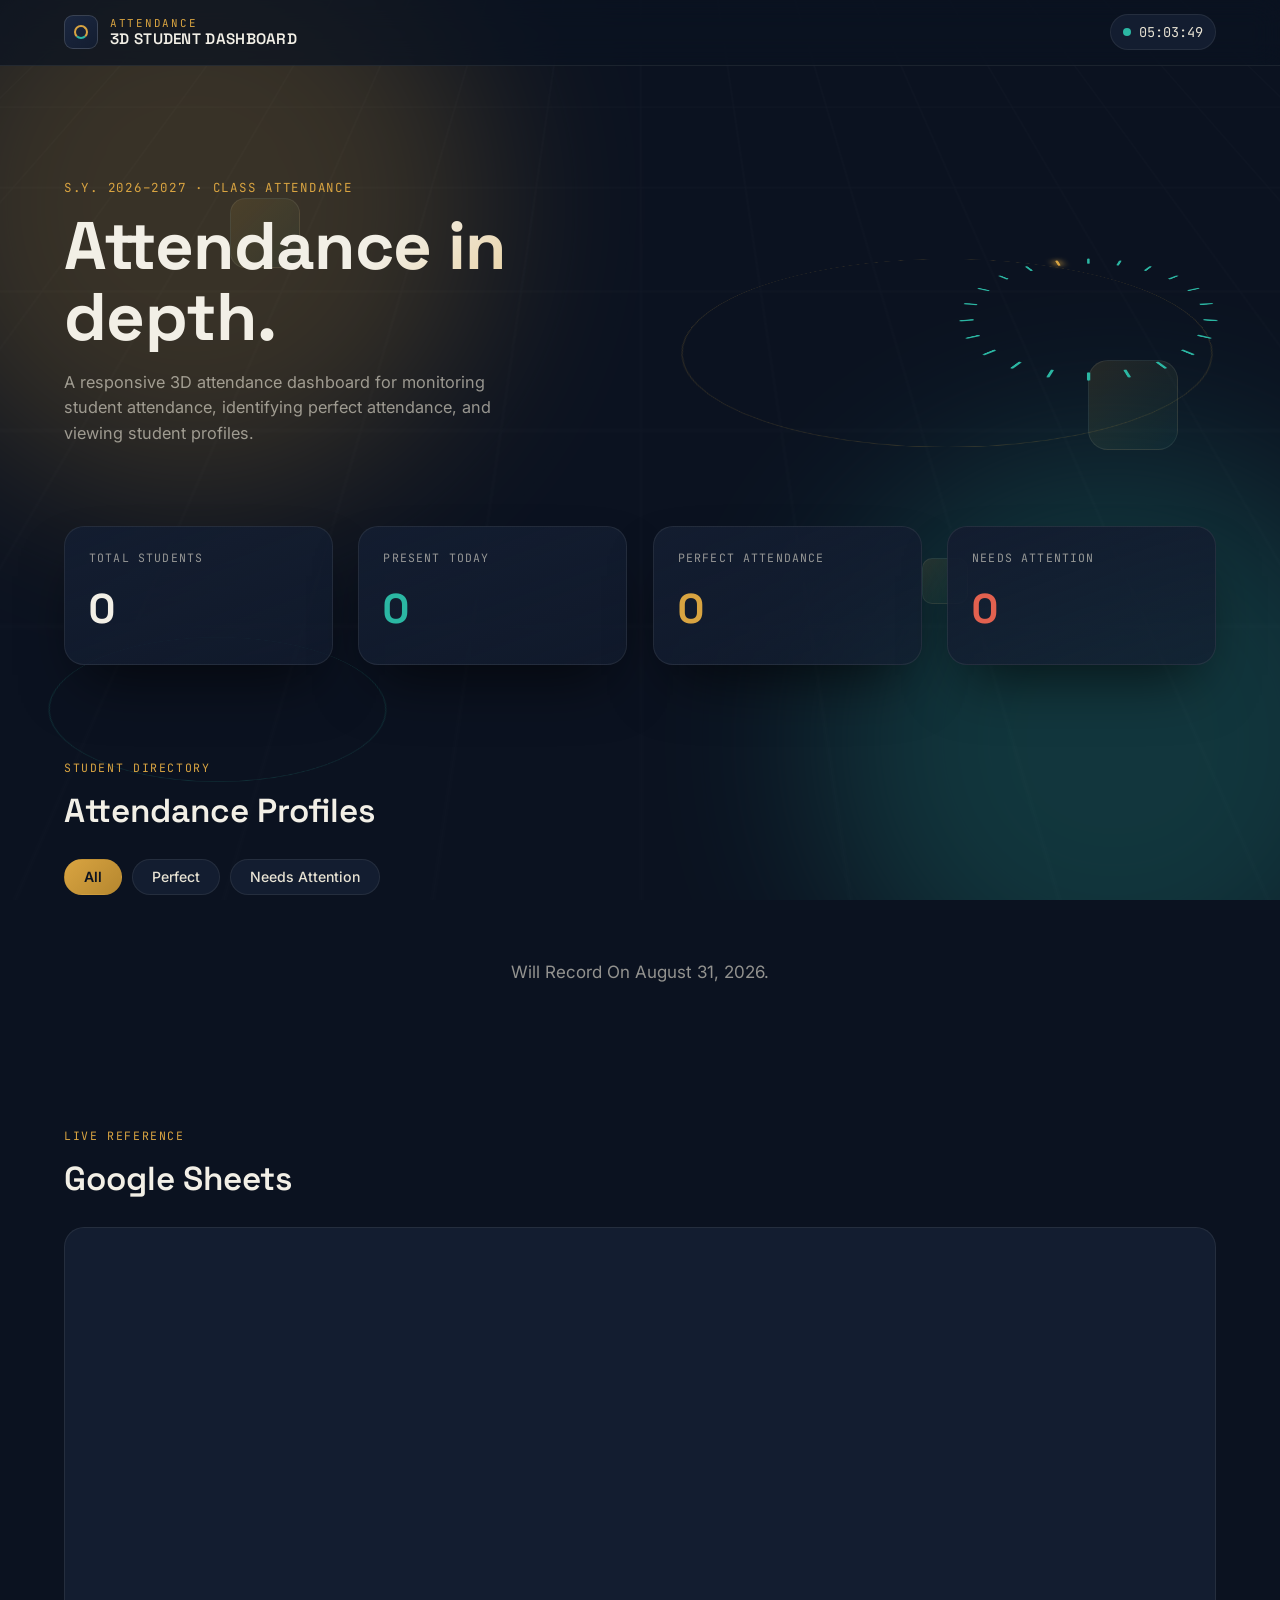
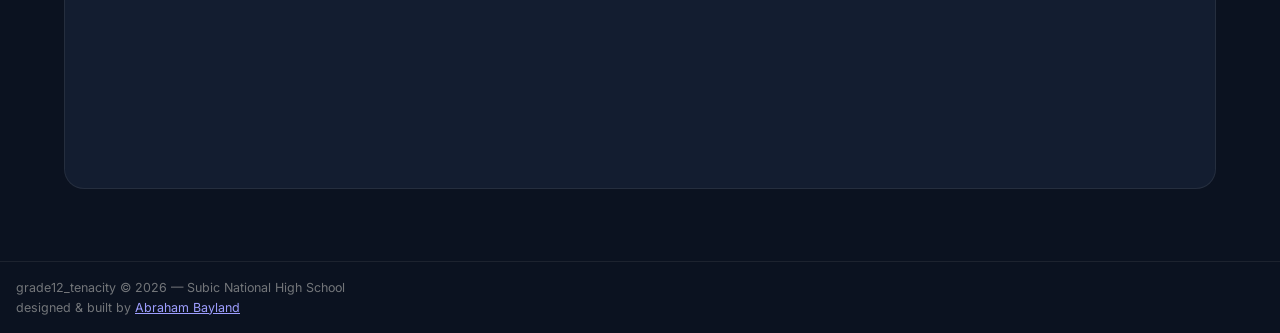
==== attendance.html @ d37caadb "Add files via upload" ====
<!DOCTYPE html>
<html lang="en">
<head>
<meta charset="UTF-8">
<meta name="viewport" content="width=device-width, initial-scale=1.0">
<title>Attendance — 3D Student Dashboard</title>
<meta name="description" content="A responsive 3D attendance dashboard for monitoring student attendance, identifying perfect attendance, and viewing student profiles.">

<link rel="preconnect" href="https://fonts.googleapis.com">
<link rel="preconnect" href="https://fonts.gstatic.com" crossorigin>
<link href="https://fonts.googleapis.com/css2?family=Space+Grotesk:wght@400;500;600;700&family=Inter:wght@400;500;600;700&family=JetBrains+Mono:wght@400;500;600;700&display=swap" rel="stylesheet">

<link rel="stylesheet" href="css/styles.css">
</head>
<body>

<!-- Skip link for keyboard / screen-reader users -->
<a class="skip-link" href="#directory">Skip to student directory</a>

<!-- ================= BACKGROUND (3D ambient scene) ================= -->
<div class="bg-scene" aria-hidden="true">
  <div class="bg-grid"></div>
  <div class="bg-glow bg-glow--gold"></div>
  <div class="bg-glow bg-glow--teal"></div>
  <div class="bg-ring bg-ring--1"></div>
  <div class="bg-ring bg-ring--2"></div>
  <div class="bg-shape bg-shape--1"></div>
  <div class="bg-shape bg-shape--2"></div>
  <div class="bg-shape bg-shape--3"></div>
</div>

<!-- ================= HEADER ================= -->
<header class="site-header">
  <div class="header-inner">
    <div class="brand">
      <span class="brand-mark" aria-hidden="true">
        <span class="brand-mark-ring"></span>
      </span>
      <div class="brand-text">
        <span class="brand-eyebrow">ATTENDANCE</span>
        <span class="brand-title">3D STUDENT DASHBOARD</span>
      </div>
    </div>
    <div class="live-clock" id="liveClock" role="status" aria-live="polite">
      <span class="live-dot" aria-hidden="true"></span>
      <span class="live-time" id="liveTime">00:00:00</span>
    </div>
  </div>
</header>

<main>
  <!-- ================= HERO ================= -->
  <section class="hero" aria-labelledby="hero-heading">
    <div class="hero-inner">
      <p class="hero-eyebrow" id="schoolYearLabel">S.Y. 2026–2027 · CLASS ATTENDANCE</p>
      <h1 class="hero-heading" id="hero-heading">Attendance in depth.</h1>
      <p class="hero-description">
        A responsive 3D attendance dashboard for monitoring student attendance,
        identifying perfect attendance, and viewing student profiles.
      </p>
    </div>

    <!-- Signature element: rotating day-ring representing the school-day cycle -->
    <div class="day-ring" id="dayRing" aria-hidden="true">
      <div class="day-ring-inner"></div>
    </div>
  </section>

  <!-- ================= DASHBOARD STATISTICS ================= -->
  <section class="stats" aria-label="Dashboard statistics">
    <div class="stats-grid">
      <article class="stat-card stat-card--total">
        <span class="stat-label">Total Students</span>
        <span class="stat-value" id="statTotal">0</span>
      </article>
      <article class="stat-card stat-card--present">
        <span class="stat-label">Present Today</span>
        <span class="stat-value" id="statPresent">0</span>
      </article>
      <article class="stat-card stat-card--perfect">
        <span class="stat-label">Perfect Attendance</span>
        <span class="stat-value" id="statPerfect">0</span>
      </article>
      <article class="stat-card stat-card--attention">
        <span class="stat-label">Needs Attention</span>
        <span class="stat-value" id="statAttention">0</span>
      </article>
    </div>
  </section>

  <!-- ================= STUDENT DIRECTORY ================= -->
  <section class="directory" id="directory" aria-labelledby="directory-heading">
    <div class="section-heading">
      <span class="section-eyebrow">STUDENT DIRECTORY</span>
      <h2 class="section-title" id="directory-heading">Attendance Profiles</h2>
    </div>

    <div class="filters" role="group" aria-label="Filter students by attendance status">
      <button type="button" class="filter-btn is-active" data-filter="all" aria-pressed="true">All</button>
      <button type="button" class="filter-btn" data-filter="perfect" aria-pressed="false">Perfect</button>
      <button type="button" class="filter-btn" data-filter="attention" aria-pressed="false">Needs Attention</button>
    </div>

    <p class="directory-empty" id="directoryEmpty" hidden>Will Record On August 31, 2026.</p>

    <div class="card-grid" id="cardGrid" aria-live="polite"></div>
  </section>

  <!-- ================= GOOGLE SHEETS ================= -->
  <section class="sheets" aria-labelledby="sheets-heading">
    <div class="section-heading">
      <span class="section-eyebrow">LIVE REFERENCE</span>
      <h2 class="section-title" id="sheets-heading">Google Sheets</h2>
    </div>

    <div class="sheets-panel" id="sheetsPanel">
      <!-- Populated by JS: either an iframe or the placeholder -->
    </div>
  </section>
</main>

<!-- ================= STUDENT PROFILE MODAL ================= -->
<div class="modal-backdrop" id="modalBackdrop" hidden>
  <div class="modal" id="studentModal" role="dialog" aria-modal="true" aria-labelledby="modalName">
    <button type="button" class="modal-close" id="modalClose" aria-label="Close student profile">
      <svg viewBox="0 0 24 24" width="20" height="20" aria-hidden="true" focusable="false">
        <path d="M6 6L18 18M18 6L6 18" stroke="currentColor" stroke-width="2" stroke-linecap="round"/>
      </svg>
    </button>

    <p class="modal-status-flag" id="modalPerfectFlag" hidden>PERFECT ATTENDANCE</p>

    <div class="modal-photo-stage">
      <div class="modal-photo" id="modalPhoto"></div>
    </div>

    <h3 class="modal-name" id="modalName">Student Name</h3>
    <p class="modal-meta" id="modalMeta">Grade · Section · ID</p>

    <dl class="modal-stats">
      <div class="modal-stat">
        <dt>Status Today</dt>
        <dd id="modalToday">—</dd>
      </div>
      <div class="modal-stat">
        <dt>Present</dt>
        <dd id="modalPresent">—</dd>
      </div>
      <div class="modal-stat">
        <dt>Absent</dt>
        <dd id="modalAbsent">—</dd>
      </div>
      <div class="modal-stat">
        <dt>Attendance Rate</dt>
        <dd id="modalRate">—</dd>
      </div>
    </dl>

    <div class="modal-progress">
      <div class="modal-progress-fill" id="modalProgressFill"></div>
    </div>
  </div>
</div>

<!-- ================= FOOTER ================= -->
 <footer class="site-footer">
    <p class="mono">grade12_tenacity © 2026 — Subic National High School</p>
    <p class="footer-sig">designed &amp; built by <a href="https://www.facebook.com/avebayland" >Abraham Bayland</a></p>
  </footer>

<!--<footer class="site-footer">
  <p class="footer-title">3D Attendance MVP</p>
  <p class="footer-sub">HTML · CSS · JavaScript · JSON</p>
</footer>-->

<script src="js/app.js"></script>
</body>
</html>
---- css/styles.css ----
/* =========================================================================
   3D ATTENDANCE DASHBOARD — STYLES
   Token system, layout, 3D card mechanics, modal, and responsive rules.
   ========================================================================= */

:root {
  /* ---- brief-mandated palette ---- */
  --navy: #1B2740;
  --bg-deep: #0B1220;
  --panel: #131D30;
  --text-primary: #F2EFE6;
  --text-secondary: #E7E2D3;
  --gold: #D9A441;
  --gold-dark: #B5872F;
  --success: #2BB7A3;
  --warning: #E2614F;

  /* ---- derived tones ---- */
  --panel-border: rgba(242, 239, 230, 0.08);
  --panel-border-strong: rgba(242, 239, 230, 0.16);
  --text-muted: rgba(231, 226, 211, 0.62);
  --shadow-ambient: 0 30px 60px -20px rgba(0, 0, 0, 0.65);

  /* ---- type ---- */
  --font-display: "Space Grotesk", "Segoe UI", sans-serif;
  --font-body: "Inter", "Segoe UI", sans-serif;
  --font-mono: "JetBrains Mono", "Courier New", monospace;

  /* ---- rhythm ---- */
  --radius-lg: 20px;
  --radius-md: 14px;
  --radius-sm: 8px;
  --gap: clamp(1rem, 2vw, 1.75rem);
  --section-pad-x: clamp(1.25rem, 5vw, 4.5rem);

  color-scheme: dark;
}

/* ---------------------------------------------------------------------- */
/* Reset                                                                   */
/* ---------------------------------------------------------------------- */
*, *::before, *::after { box-sizing: border-box; }
html { scroll-behavior: smooth; }
body {
  margin: 0;
  background: var(--bg-deep);
  color: var(--text-primary);
  font-family: var(--font-body);
  font-size: clamp(15px, 0.9vw + 12px, 17px);
  line-height: 1.55;
  -webkit-font-smoothing: antialiased;
  overflow-x: hidden;
}
h1, h2, h3, h4 { font-family: var(--font-display); margin: 0; }
p { margin: 0; }
ul, dl, dd { margin: 0; padding: 0; }
button { font-family: inherit; }
img { max-width: 100%; display: block; }

.skip-link {
  position: absolute;
  left: -999px;
  top: 0;
  background: var(--gold);
  color: var(--bg-deep);
  padding: 0.75rem 1.25rem;
  border-radius: 0 0 var(--radius-sm) 0;
  font-weight: 600;
  z-index: 200;
}
.skip-link:focus {
  left: 0;
}

/* Visible, on-brand keyboard focus everywhere */
:focus-visible {
  outline: 2px solid var(--gold);
  outline-offset: 3px;
  border-radius: 4px;
}

@media (prefers-reduced-motion: reduce) {
  *, *::before, *::after {
    animation-duration: 0.001ms !important;
    animation-iteration-count: 1 !important;
    transition-duration: 0.001ms !important;
    scroll-behavior: auto !important;
  }
}

/* ---------------------------------------------------------------------- */
/* Ambient 3D background scene                                             */
/* ---------------------------------------------------------------------- */
.bg-scene {
  position: fixed;
  inset: 0;
  z-index: 0;
  overflow: hidden;
  pointer-events: none;
  background: var(--bg-deep);
}

.bg-grid {
  position: absolute;
  inset: -10%;
  background-image:
    linear-gradient(rgba(242, 239, 230, 0.05) 1px, transparent 1px),
    linear-gradient(90deg, rgba(242, 239, 230, 0.05) 1px, transparent 1px);
  background-size: 64px 64px;
  transform: perspective(700px) rotateX(58deg);
  transform-origin: top center;
  opacity: 0.35;
  mask-image: linear-gradient(to bottom, black, transparent 70%);
}

.bg-glow {
  position: absolute;
  width: 46vw;
  height: 46vw;
  border-radius: 50%;
  filter: blur(90px);
  opacity: 0.22;
  animation: drift 22s ease-in-out infinite alternate;
}
.bg-glow--gold { background: var(--gold); top: -10%; left: -8%; }
.bg-glow--teal { background: var(--success); bottom: -15%; right: -10%; animation-delay: -8s; }

@keyframes drift {
  from { transform: translate3d(0, 0, 0) scale(1); }
  to   { transform: translate3d(3vw, 4vw, 0) scale(1.12); }
}

.bg-ring {
  position: absolute;
  border: 1px solid rgba(217, 164, 65, 0.18);
  border-radius: 50%;
  transform-style: preserve-3d;
}
.bg-ring--1 { width: 40vw; height: 40vw; top: 8%; right: 6%; transform: perspective(900px) rotateX(70deg); animation: spin-slow 60s linear infinite; }
.bg-ring--2 { width: 26vw; height: 26vw; bottom: 4%; left: 4%; border-color: rgba(43, 183, 163, 0.18); transform: perspective(900px) rotateX(65deg); animation: spin-slow 80s linear infinite reverse; }

@keyframes spin-slow {
  from { transform: perspective(900px) rotateX(70deg) rotateZ(0deg); }
  to   { transform: perspective(900px) rotateX(70deg) rotateZ(360deg); }
}

.bg-shape {
  position: absolute;
  border-radius: 22%;
  background: linear-gradient(135deg, rgba(217, 164, 65, 0.12), rgba(43, 183, 163, 0.06));
  border: 1px solid var(--panel-border);
  animation: float-shape 14s ease-in-out infinite;
}
.bg-shape--1 { width: 70px; height: 70px; top: 22%; left: 18%; animation-delay: 0s; }
.bg-shape--2 { width: 46px; height: 46px; top: 62%; left: 72%; animation-delay: -4s; }
.bg-shape--3 { width: 90px; height: 90px; top: 40%; left: 85%; animation-delay: -9s; }

@keyframes float-shape {
  0%, 100% { transform: translate3d(0, 0, 0) rotate(0deg); }
  50%      { transform: translate3d(0, -22px, 0) rotate(12deg); }
}

/* ---------------------------------------------------------------------- */
/* Header                                                                  */
/* ---------------------------------------------------------------------- */
.site-header {
  position: sticky;
  top: 0;
  z-index: 50;
  backdrop-filter: blur(14px);
  background: rgba(11, 18, 32, 0.72);
  border-bottom: 1px solid var(--panel-border);
}
.header-inner {
  max-width: 1400px;
  margin: 0 auto;
  padding: 0.9rem var(--section-pad-x);
  display: flex;
  align-items: center;
  justify-content: space-between;
  gap: 1rem;
}
.brand { display: flex; align-items: center; gap: 0.75rem; }
.brand-mark {
  width: 34px;
  height: 34px;
  border-radius: 9px;
  background: linear-gradient(145deg, var(--navy), var(--panel));
  border: 1px solid var(--panel-border-strong);
  display: grid;
  place-items: center;
  perspective: 300px;
}
.brand-mark-ring {
  width: 14px;
  height: 14px;
  border: 2px solid var(--gold);
  border-radius: 50%;
  border-bottom-color: var(--success);
  animation: spin-slow 6s linear infinite;
}
.brand-text { display: flex; flex-direction: column; line-height: 1.2; }
.brand-eyebrow {
  font-family: var(--font-mono);
  font-size: 0.68rem;
  letter-spacing: 0.16em;
  color: var(--gold);
}
.brand-title {
  font-family: var(--font-display);
  font-weight: 600;
  font-size: 0.95rem;
  letter-spacing: 0.02em;
}

.live-clock {
  display: flex;
  align-items: center;
  gap: 0.5rem;
  font-family: var(--font-mono);
  font-size: 0.85rem;
  color: var(--text-secondary);
  background: var(--panel);
  border: 1px solid var(--panel-border);
  padding: 0.4rem 0.75rem;
  border-radius: 999px;
}
.live-dot {
  width: 8px;
  height: 8px;
  border-radius: 50%;
  background: var(--success);
  box-shadow: 0 0 0 0 rgba(43, 183, 163, 0.6);
  animation: pulse-dot 2s ease-in-out infinite;
}
@keyframes pulse-dot {
  0%   { box-shadow: 0 0 0 0 rgba(43, 183, 163, 0.55); }
  70%  { box-shadow: 0 0 0 8px rgba(43, 183, 163, 0); }
  100% { box-shadow: 0 0 0 0 rgba(43, 183, 163, 0); }
}

/* ---------------------------------------------------------------------- */
/* Hero                                                                    */
/* ---------------------------------------------------------------------- */
main { position: relative; z-index: 1; }

.hero {
  position: relative;
  max-width: 1400px;
  margin: 0 auto;
  padding: clamp(3.5rem, 9vw, 7rem) var(--section-pad-x) clamp(3rem, 7vw, 5rem);
  display: flex;
  align-items: center;
  justify-content: space-between;
  gap: 2rem;
  overflow: hidden;
}
.hero-inner { max-width: 640px; animation: rise-in 0.9s ease both; }
.hero-eyebrow {
  font-family: var(--font-mono);
  font-size: 0.78rem;
  letter-spacing: 0.14em;
  color: var(--gold);
  margin-bottom: 0.9rem;
}
.hero-heading {
  font-size: clamp(2.4rem, 5.4vw, 4.2rem);
  font-weight: 700;
  letter-spacing: -0.01em;
  line-height: 1.05;
  background: linear-gradient(135deg, var(--text-primary) 45%, var(--gold) 100%);
  -webkit-background-clip: text;
  background-clip: text;
  color: transparent;
}
.hero-description {
  margin-top: 1.1rem;
  max-width: 46ch;
  color: var(--text-muted);
  font-size: 1.02rem;
}

@keyframes rise-in {
  from { opacity: 0; transform: translateY(18px); }
  to   { opacity: 1; transform: translateY(0); }
}

/* Signature element: the "day ring" — a 3D orbit of 22 ticks (school days) */
.day-ring {
  --size: clamp(180px, 20vw, 320px);
  position: relative;
  width: var(--size);
  height: var(--size);
  flex: 0 0 auto;
  perspective: 900px;
  animation: rise-in 1.1s ease both 0.15s;
}
.day-ring-inner {
  position: absolute;
  inset: 0;
  transform-style: preserve-3d;
  transform: rotateX(62deg) rotateZ(0deg);
  animation: ring-rotate 26s linear infinite;
}
.day-tick {
  position: absolute;
  top: 0;
  left: 50%;
  width: 3px;
  height: 14px;
  margin-left: -1.5px;
  border-radius: 2px;
  background: var(--gold-dark);
  transform-origin: 50% calc(var(--size) / 2);
}
.day-tick.is-elapsed { background: var(--success); }
.day-tick.is-today {
  background: var(--gold);
  box-shadow: 0 0 10px 2px rgba(217, 164, 65, 0.7);
}

@keyframes ring-rotate {
  from { transform: rotateX(62deg) rotateZ(0deg); }
  to   { transform: rotateX(62deg) rotateZ(360deg); }
}

/* ---------------------------------------------------------------------- */
/* Stats                                                                   */
/* ---------------------------------------------------------------------- */
.stats {
  max-width: 1400px;
  margin: 0 auto;
  padding: 0 var(--section-pad-x) clamp(2.5rem, 5vw, 3.5rem);
}
.stats-grid {
  display: grid;
  grid-template-columns: repeat(4, 1fr);
  gap: var(--gap);
}
.stat-card {
  background: linear-gradient(160deg, var(--panel), rgba(19, 29, 48, 0.7));
  border: 1px solid var(--panel-border);
  border-radius: var(--radius-lg);
  padding: 1.4rem 1.5rem;
  display: flex;
  flex-direction: column;
  gap: 0.6rem;
  box-shadow: var(--shadow-ambient);
  animation: rise-in 0.7s ease both;
  transition: transform 0.35s ease, border-color 0.35s ease;
}
.stat-card:hover { transform: translateY(-4px); border-color: var(--panel-border-strong); }
.stat-label {
  font-family: var(--font-mono);
  font-size: 0.72rem;
  letter-spacing: 0.1em;
  text-transform: uppercase;
  color: var(--text-muted);
}
.stat-value {
  font-family: var(--font-display);
  font-size: clamp(2rem, 3.4vw, 2.6rem);
  font-weight: 700;
  font-variant-numeric: tabular-nums;
}
.stat-card--total .stat-value   { color: var(--text-primary); }
.stat-card--present .stat-value { color: var(--success); }
.stat-card--perfect .stat-value { color: var(--gold); }
.stat-card--attention .stat-value { color: var(--warning); }

/* ---------------------------------------------------------------------- */
/* Section heading + filters                                               */
/* ---------------------------------------------------------------------- */
.directory, .sheets {
  max-width: 1400px;
  margin: 0 auto;
  padding: clamp(1rem, 3vw, 2rem) var(--section-pad-x) clamp(3rem, 6vw, 4.5rem);
}
.section-heading { margin-bottom: 1.4rem; }
.section-eyebrow {
  font-family: var(--font-mono);
  font-size: 0.72rem;
  letter-spacing: 0.14em;
  color: var(--gold);
}
.section-title {
  font-size: clamp(1.5rem, 2.6vw, 2.1rem);
  font-weight: 600;
  margin-top: 0.35rem;
}

.filters {
  display: flex;
  flex-wrap: wrap;
  gap: 0.6rem;
  margin-bottom: 2rem;
}
.filter-btn {
  background: var(--panel);
  border: 1px solid var(--panel-border);
  color: var(--text-secondary);
  padding: 0.55rem 1.2rem;
  border-radius: 999px;
  font-size: 0.88rem;
  font-weight: 500;
  cursor: pointer;
  transition: background 0.25s ease, border-color 0.25s ease, color 0.25s ease, transform 0.25s ease;
}
.filter-btn:hover { border-color: var(--panel-border-strong); transform: translateY(-1px); }
.filter-btn.is-active {
  background: linear-gradient(135deg, var(--gold), var(--gold-dark));
  border-color: transparent;
  color: var(--bg-deep);
  font-weight: 600;
}
.directory-empty {
  color: var(--text-muted);
  padding: 2rem 0;
  text-align: center;
}

/* ---------------------------------------------------------------------- */
/* Student card grid + 3D card mechanics                                   */
/* ---------------------------------------------------------------------- */
.card-grid {
  display: grid;
  grid-template-columns: repeat(4, 1fr);
  gap: clamp(2rem, 3vw, 2.75rem) var(--gap);
}

.card-stage {
  perspective: 1100px;
  animation: rise-in 0.6s ease both;
}

.student-card {
  position: relative;
  transform-style: preserve-3d;
  background: linear-gradient(165deg, var(--panel), rgba(19, 29, 48, 0.82));
  border: 1px solid var(--panel-border);
  border-radius: var(--radius-lg);
  padding: 2.6rem 1.4rem 1.5rem;
  cursor: pointer;
  box-shadow: 0 20px 40px -18px rgba(0, 0, 0, 0.6);
  transition: transform 0.5s cubic-bezier(0.22, 1, 0.36, 1), box-shadow 0.5s ease, border-color 0.4s ease;
  will-change: transform;
}
.student-card:hover,
.student-card:focus-visible {
  box-shadow: 0 30px 55px -18px rgba(0, 0, 0, 0.75);
  border-color: var(--panel-border-strong);
}

/* layer: photo pops above the card */
.card-photo-stage {
  position: absolute;
  top: 0;
  left: 50%;
  transform: translate(-50%, -46%) translateZ(58px);
  transition: transform 0.5s cubic-bezier(0.22, 1, 0.36, 1);
}
.student-card:hover .card-photo-stage,
.student-card:focus-visible .card-photo-stage {
  transform: translate(-50%, -50%) translateZ(92px);
}
.card-photo {
  width: 76px;
  height: 76px;
  border-radius: 50%;
  display: grid;
  place-items: center;
  font-family: var(--font-display);
  font-weight: 700;
  font-size: 1.15rem;
  color: var(--bg-deep);
  border: 3px solid var(--bg-deep);
  box-shadow: 0 14px 24px -8px rgba(0, 0, 0, 0.7);
  object-fit: cover;
}

.card-body {
  transform: translateZ(24px);
  text-align: center;
}
.card-name {
  font-family: var(--font-display);
  font-size: 1.05rem;
  font-weight: 600;
  margin-top: 0.5rem;
}
.card-meta {
  font-size: 0.82rem;
  color: var(--text-muted);
  margin-top: 0.2rem;
}
.card-id {
  font-family: var(--font-mono);
  font-size: 0.72rem;
  color: var(--gold);
  letter-spacing: 0.05em;
  margin-top: 0.3rem;
}

.card-figures {
  display: grid;
  grid-template-columns: repeat(3, 1fr);
  gap: 0.5rem;
  margin-top: 1.1rem;
  transform: translateZ(16px);
}
.card-figure { display: flex; flex-direction: column; gap: 0.1rem; }
.card-figure-value {
  font-family: var(--font-mono);
  font-weight: 600;
  font-size: 1rem;
}
.card-figure-label {
  font-size: 0.62rem;
  letter-spacing: 0.06em;
  text-transform: uppercase;
  color: var(--text-muted);
}
.card-figure--present .card-figure-value { color: var(--success); }
.card-figure--absent .card-figure-value { color: var(--warning); }

.card-progress-row {
  display: flex;
  align-items: center;
  gap: 0.6rem;
  margin-top: 1.1rem;
  transform: translateZ(12px);
}
.card-progress {
  flex: 1;
  height: 8px;
  border-radius: 999px;
  background: rgba(242, 239, 230, 0.08);
  overflow: hidden;
}
.card-progress-fill {
  height: 100%;
  border-radius: inherit;
  background: linear-gradient(90deg, var(--gold-dark), var(--gold));
  transition: width 0.8s ease;
}
.card-progress-pct {
  font-family: var(--font-mono);
  font-size: 0.78rem;
  font-weight: 600;
  min-width: 3.2em;
  text-align: right;
}

.card-badge {
  position: absolute;
  top: 0.85rem;
  right: 0.85rem;
  transform: translateZ(40px);
  background: rgba(43, 183, 163, 0.16);
  border: 1px solid var(--success);
  color: var(--success);
  font-family: var(--font-mono);
  font-size: 0.66rem;
  letter-spacing: 0.06em;
  padding: 0.25rem 0.55rem;
  border-radius: 999px;
  opacity: 0;
  transform: translateZ(40px) translateY(-4px);
  transition: opacity 0.4s ease, transform 0.4s ease;
}

/* Perfect attendance emphasis */
.student-card.is-perfect {
  border-color: rgba(43, 183, 163, 0.55);
  box-shadow: 0 0 0 1px rgba(43, 183, 163, 0.25), 0 24px 50px -16px rgba(43, 183, 163, 0.28);
  animation: rise-in 0.6s ease both, glow-pulse 3.4s ease-in-out infinite 0.6s;
}
.student-card.is-perfect .card-photo {
  border-color: var(--success);
  box-shadow: 0 0 0 4px rgba(43, 183, 163, 0.18), 0 14px 24px -8px rgba(0, 0, 0, 0.7);
}
.student-card.is-perfect .card-badge { opacity: 1; transform: translateZ(40px) translateY(0); }
.student-card.is-perfect .card-progress-fill { background: linear-gradient(90deg, #1d8f80, var(--success)); }
.student-card.is-perfect .card-progress-pct { color: var(--success); }

@keyframes glow-pulse {
  0%, 100% { box-shadow: 0 0 0 1px rgba(43, 183, 163, 0.25), 0 24px 50px -16px rgba(43, 183, 163, 0.28); }
  50%      { box-shadow: 0 0 0 1px rgba(43, 183, 163, 0.45), 0 24px 60px -12px rgba(43, 183, 163, 0.45); }
}

/* Needs-attention emphasis */
.student-card.is-attention { border-color: rgba(226, 97, 79, 0.4); }
.student-card.is-attention .card-progress-fill { background: linear-gradient(90deg, #a8382a, var(--warning)); }
.student-card.is-attention .card-progress-pct { color: var(--warning); }

/* ---------------------------------------------------------------------- */
/* Google Sheets panel                                                     */
/* ---------------------------------------------------------------------- */
.sheets-panel {
  background: var(--panel);
  border: 1px solid var(--panel-border);
  border-radius: var(--radius-lg);
  overflow: hidden;
  min-height: 420px;
  display: flex;
}
.sheets-panel iframe {
  width: 100%;
  height: 560px;
  border: 0;
}
.sheets-placeholder {
  margin: auto;
  text-align: center;
  padding: 3.5rem 1.5rem;
  max-width: 420px;
}
.sheets-placeholder-icon {
  width: 52px;
  height: 52px;
  margin: 0 auto 1.1rem;
  border-radius: var(--radius-sm);
  border: 1px dashed var(--panel-border-strong);
  display: grid;
  place-items: center;
  color: var(--gold);
}
.sheets-placeholder h3 {
  font-family: var(--font-display);
  font-size: 1.15rem;
  margin-bottom: 0.5rem;
}
.sheets-placeholder p {
  color: var(--text-muted);
  font-size: 0.9rem;
  line-height: 1.6;
}

/* ---------------------------------------------------------------------- */
/* Modal                                                                   */
/* ---------------------------------------------------------------------- */
.modal-backdrop {
  position: fixed;
  inset: 0;
  z-index: 100;
  background: rgba(6, 10, 20, 0.72);
  backdrop-filter: blur(6px);
  display: flex;
  align-items: center;
  justify-content: center;
  padding: 1.5rem;
  animation: fade-in 0.25s ease both;
}
.modal-backdrop[hidden] { display: none; }

@keyframes fade-in { from { opacity: 0; } to { opacity: 1; } }

.modal {
  position: relative;
  width: min(420px, 100%);
  background: linear-gradient(165deg, var(--panel), var(--navy));
  border: 1px solid var(--panel-border-strong);
  border-radius: var(--radius-lg);
  padding: 2.75rem 1.9rem 2rem;
  text-align: center;
  box-shadow: 0 40px 80px -20px rgba(0, 0, 0, 0.75);
  transform-style: preserve-3d;
  perspective: 900px;
  animation: modal-in 0.38s cubic-bezier(0.22, 1, 0.36, 1) both;
}
@keyframes modal-in {
  from { opacity: 0; transform: translateY(24px) rotateX(8deg) scale(0.96); }
  to   { opacity: 1; transform: translateY(0) rotateX(0deg) scale(1); }
}

.modal-close {
  position: absolute;
  top: 1rem;
  right: 1rem;
  width: 34px;
  height: 34px;
  border-radius: 50%;
  border: 1px solid var(--panel-border-strong);
  background: rgba(242, 239, 230, 0.04);
  color: var(--text-secondary);
  display: grid;
  place-items: center;
  cursor: pointer;
  transition: background 0.25s ease, color 0.25s ease;
}
.modal-close:hover { background: var(--warning); color: var(--bg-deep); border-color: transparent; }

.modal-status-flag {
  font-family: var(--font-mono);
  font-size: 0.72rem;
  letter-spacing: 0.12em;
  color: var(--success);
  margin-bottom: 0.6rem;
}

.modal-photo-stage { perspective: 700px; margin-bottom: 0.9rem; }
.modal-photo {
  width: 96px;
  height: 96px;
  margin: 0 auto;
  border-radius: 50%;
  display: grid;
  place-items: center;
  font-family: var(--font-display);
  font-weight: 700;
  font-size: 1.5rem;
  color: var(--bg-deep);
  border: 4px solid var(--panel);
  box-shadow: 0 20px 30px -10px rgba(0, 0, 0, 0.7);
  transform: translateZ(50px);
}

.modal-name { font-size: 1.4rem; font-weight: 700; }
.modal-meta { color: var(--text-muted); font-size: 0.88rem; margin-top: 0.3rem; }

.modal-stats {
  display: grid;
  grid-template-columns: repeat(2, 1fr);
  gap: 1rem;
  margin-top: 1.6rem;
  text-align: left;
}
.modal-stat dt {
  font-family: var(--font-mono);
  font-size: 0.64rem;
  letter-spacing: 0.08em;
  text-transform: uppercase;
  color: var(--text-muted);
}
.modal-stat dd {
  font-family: var(--font-display);
  font-size: 1.05rem;
  font-weight: 600;
  margin-top: 0.15rem;
}

.modal-progress {
  margin-top: 1.5rem;
  height: 8px;
  border-radius: 999px;
  background: rgba(242, 239, 230, 0.08);
  overflow: hidden;
}
.modal-progress-fill {
  height: 100%;
  border-radius: inherit;
  background: linear-gradient(90deg, var(--gold-dark), var(--gold));
  transition: width 0.8s ease;
}

/* ---------------------------------------------------------------------- */
/* Footer                                                                  */
/* ---------------------------------------------------------------------- */

.site-footer {
//  display: flex;
  position: relative;
//  z-index: 1;
//  text-align: left;
  padding: 1rem 1rem 1rem;
  justify-content: space-between;
  border-top: 1px solid var(--panel-border);
  font-size: 0.78rem;
  color: rgba(242,239,230,0.45);
}

/*

.site-footer {
  padding: 2.5rem var(--gutter) 3rem;
  display: flex;
  justify-content: space-between;
  border-top: 1px solid var(--line);
  font-size: 0.78rem;
  color: rgba(242,239,230,0.45);
}*/
/*
.mono { font-family: var(--font-display); font-weight: 600; color: var(--text-secondary); }
.footer-sig {
  font-family: var(--font-mono);
  font-size: 0.78rem;
  color: var(--text-muted);
  margin-top: 0.35rem;
}
*/
/* ---------------------------------------------------------------------- */
/* Responsive breakpoints                                                  */
/* ---------------------------------------------------------------------- */

/* Laptop */
@media (max-width: 1200px) {
  .stats-grid { grid-template-columns: repeat(4, 1fr); }
  .card-grid { grid-template-columns: repeat(3, 1fr); }
}

/* Tablet */
@media (max-width: 900px) {
  .hero { flex-direction: column; text-align: center; }
  .hero-inner { max-width: 100%; }
  .hero-description { margin-left: auto; margin-right: auto; }
  .stats-grid { grid-template-columns: repeat(2, 1fr); }
  .card-grid { grid-template-columns: repeat(2, 1fr); }
  .modal-stats { grid-template-columns: repeat(2, 1fr); }
}

/* Mobile */
@media (max-width: 560px) {
  .header-inner { flex-wrap: wrap; }
  .brand-title { font-size: 0.82rem; }
  .stats-grid { grid-template-columns: 1fr 1fr; gap: 0.75rem; }
  .stat-card { padding: 1.1rem 1.1rem; }
  .stat-value { font-size: 1.7rem; }
  .card-grid { grid-template-columns: 1fr; }
  .day-ring { display: none; }
  .filters { justify-content: center; }
  .sheets-panel iframe { height: 420px; }
}
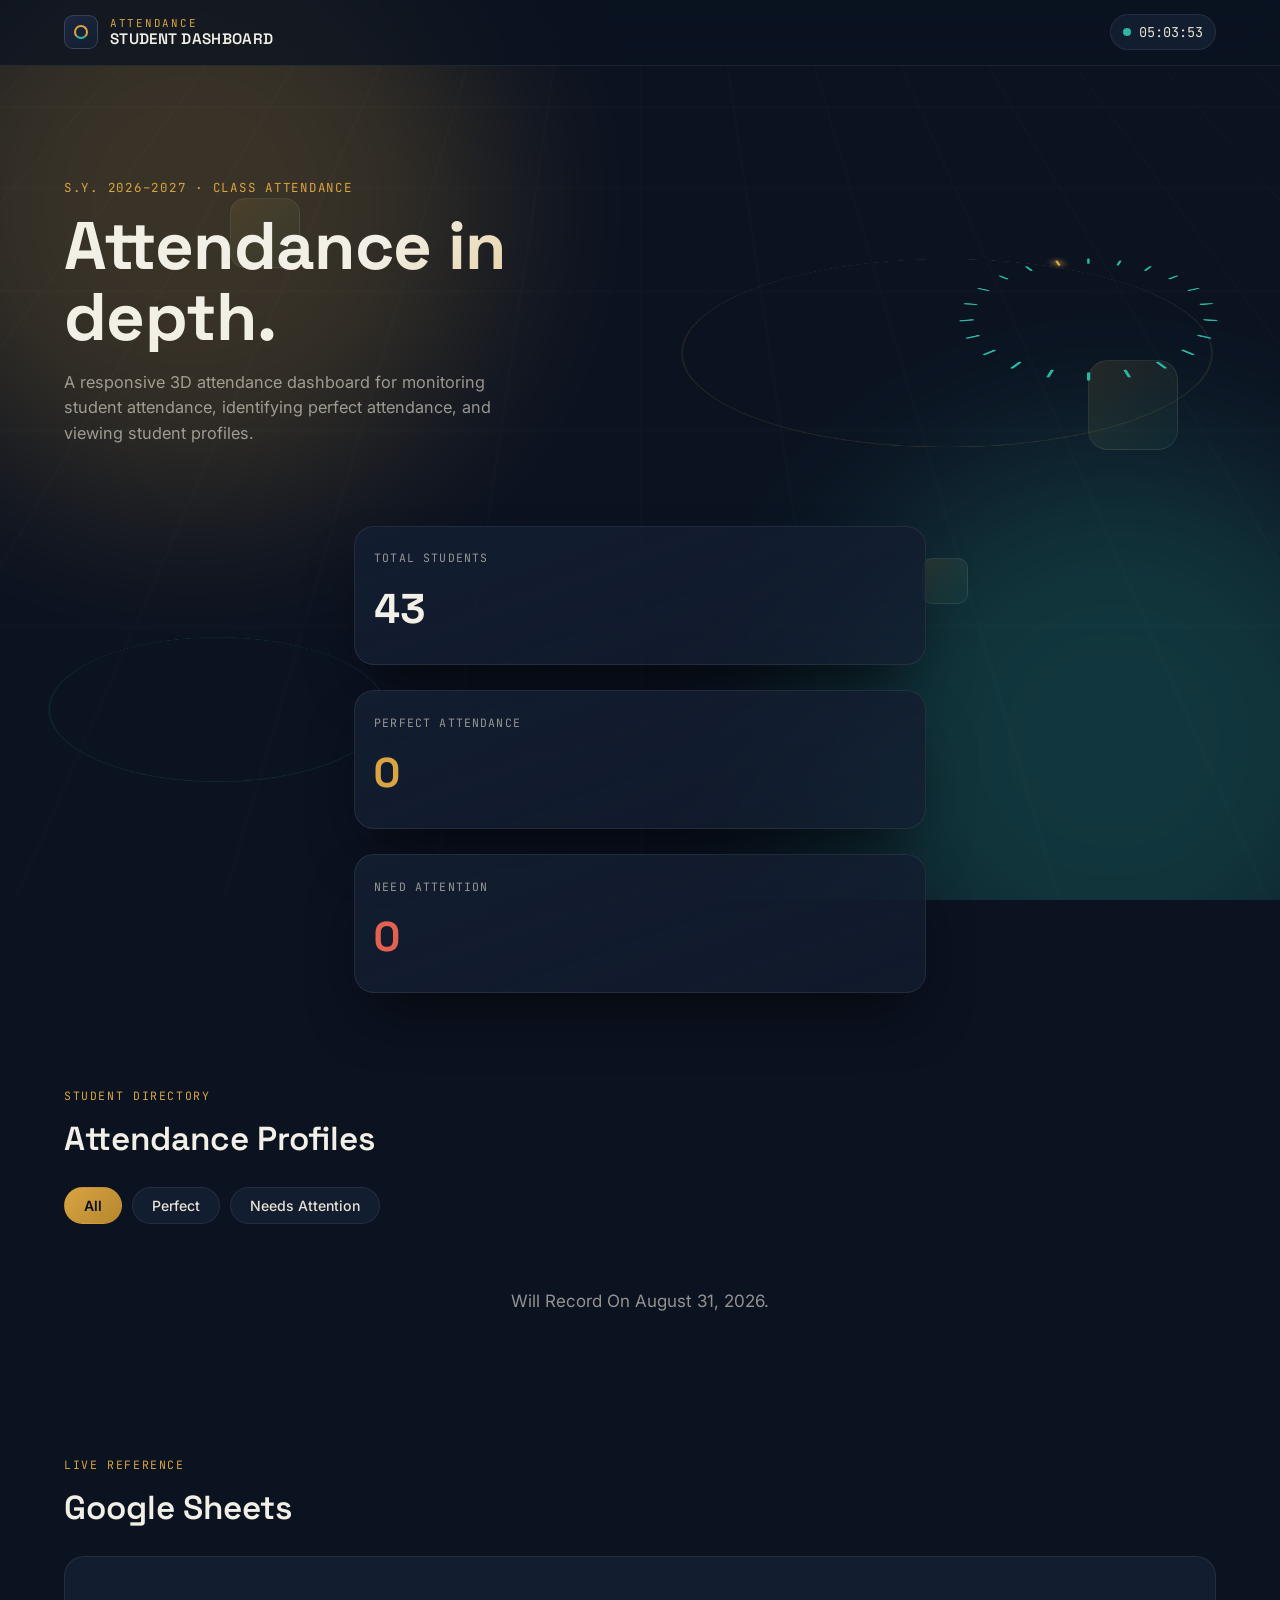
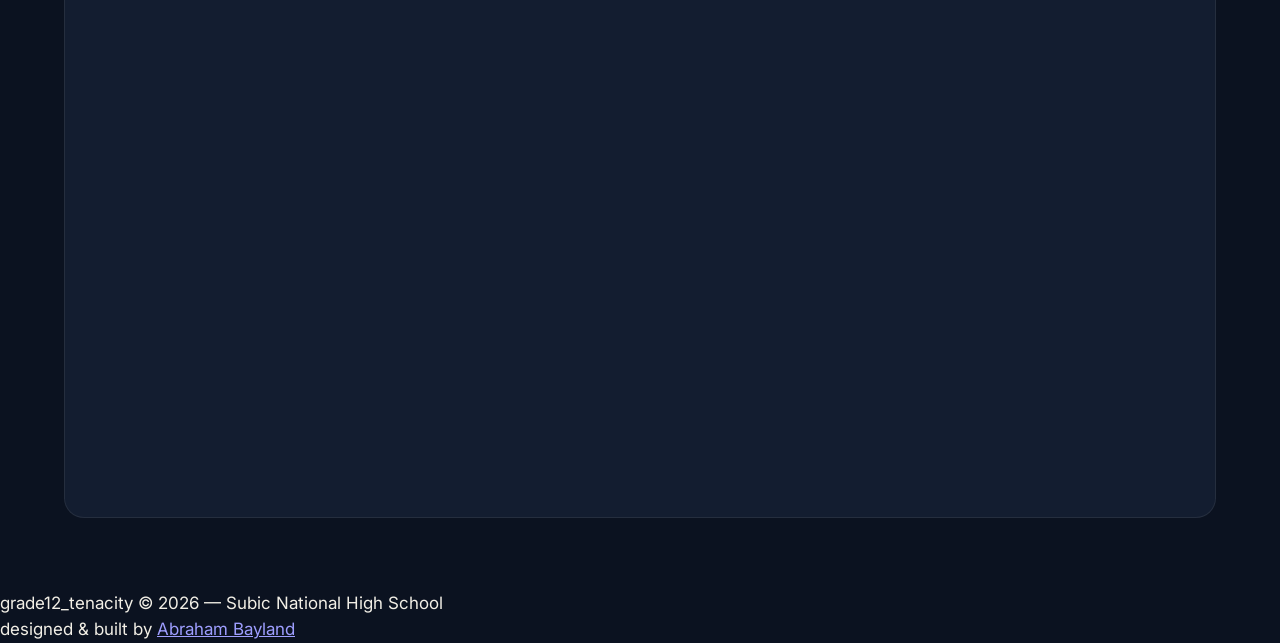
==== commit 49423dec: "Add files via upload" ====
--- a/attendance.html
+++ b/attendance.html
@@ -11,8 +11,12 @@
 <link href="https://fonts.googleapis.com/css2?family=Space+Grotesk:wght@400;500;600;700&family=Inter:wght@400;500;600;700&family=JetBrains+Mono:wght@400;500;600;700&display=swap" rel="stylesheet">
 
 <link rel="stylesheet" href="css/styles.css">
+<link rel="stylesheet" href="css/reponsive.css">
+<!--<link rel="stylesheet" href="css/style.css">-->
 </head>
 <body>
+  
+<div class="popup" id="popup"></div>
 
 <!-- Skip link for keyboard / screen-reader users -->
 <a class="skip-link" href="#directory">Skip to student directory</a>
@@ -38,7 +42,7 @@
       </span>
       <div class="brand-text">
         <span class="brand-eyebrow">ATTENDANCE</span>
-        <span class="brand-title">3D STUDENT DASHBOARD</span>
+        <span class="brand-title">STUDENT DASHBOARD</span>
       </div>
     </div>
     <div class="live-clock" id="liveClock" role="status" aria-live="polite">
@@ -50,11 +54,11 @@
 
 <main>
   <!-- ================= HERO ================= -->
-  <section class="hero" aria-labelledby="hero-heading">
-    <div class="hero-inner">
-      <p class="hero-eyebrow" id="schoolYearLabel">S.Y. 2026–2027 · CLASS ATTENDANCE</p>
-      <h1 class="hero-heading" id="hero-heading">Attendance in depth.</h1>
-      <p class="hero-description">
+  <section class="heroA" aria-labelledby="hero-heading">
+    <div class="hero-innerA">
+      <p class="hero-eyebrowA" id="schoolYearLabel">S.Y. 2026–2027 · CLASS ATTENDANCE</p>
+      <h1 class="hero-headingA" id="hero-heading">Attendance in depth.</h1>
+      <p class="hero-descriptionA">
         A responsive 3D attendance dashboard for monitoring student attendance,
         identifying perfect attendance, and viewing student profiles.
       </p>
@@ -71,18 +75,14 @@
     <div class="stats-grid">
       <article class="stat-card stat-card--total">
         <span class="stat-label">Total Students</span>
-        <span class="stat-value" id="statTotal">0</span>
-      </article>
-      <article class="stat-card stat-card--present">
-        <span class="stat-label">Present Today</span>
-        <span class="stat-value" id="statPresent">0</span>
+        <span class="stat-value" id="statotal">43</span>
       </article>
       <article class="stat-card stat-card--perfect">
         <span class="stat-label">Perfect Attendance</span>
         <span class="stat-value" id="statPerfect">0</span>
       </article>
       <article class="stat-card stat-card--attention">
-        <span class="stat-label">Needs Attention</span>
+        <span class="stat-label">Need Attention</span>
         <span class="stat-value" id="statAttention">0</span>
       </article>
     </div>
@@ -174,5 +174,6 @@
 </footer>-->
 
 <script src="js/app.js"></script>
+<script src="js/net.js"></script>
 </body>
 </html>
--- a/css/styles.css
+++ b/css/styles.css
@@ -88,6 +88,33 @@
   }
 }
 
+.popup {
+  position: fixed;
+  bottom: 40px;
+  right: 50px;
+  padding: 16px 20px;
+  border-radius: 15px;
+  color: #fff;
+  font-size: 18px;
+  font-weight: 600;
+  z-index: 999;
+  transform: translateX(400px);
+  transition: .4s ease-in-out;
+}
+
+.popup.show {
+  transform: translateX(0);
+}
+
+.online {
+  background: #22c55e;
+  box-shadow: 0px 10px 30px #22c55e4d;
+}
+
+.offline {
+  background: #ef4444;
+  box-shadow: 0px 10px 30px #ef44444d;
+}
 /* ---------------------------------------------------------------------- */
 /* Ambient 3D background scene                                             */
 /* ---------------------------------------------------------------------- */
@@ -165,7 +192,7 @@
 /* ---------------------------------------------------------------------- */
 .site-header {
   position: sticky;
-  top: 0;
+  top: 0%;
   z-index: 50;
   backdrop-filter: blur(14px);
   background: rgba(11, 18, 32, 0.72);
@@ -244,7 +271,7 @@
 /* ---------------------------------------------------------------------- */
 main { position: relative; z-index: 1; }
 
-.hero {
+.heroA {
   position: relative;
   max-width: 1400px;
   margin: 0 auto;
@@ -255,15 +282,15 @@
   gap: 2rem;
   overflow: hidden;
 }
-.hero-inner { max-width: 640px; animation: rise-in 0.9s ease both; }
-.hero-eyebrow {
+.hero-innerA { max-width: 640px; animation: rise-in 0.9s ease both; }
+.hero-eyebrowA {
   font-family: var(--font-mono);
   font-size: 0.78rem;
   letter-spacing: 0.14em;
   color: var(--gold);
   margin-bottom: 0.9rem;
 }
-.hero-heading {
+.hero-headingA {
   font-size: clamp(2.4rem, 5.4vw, 4.2rem);
   font-weight: 700;
   letter-spacing: -0.01em;
@@ -273,7 +300,7 @@
   background-clip: text;
   color: transparent;
 }
-.hero-description {
+.hero-descriptionA {
   margin-top: 1.1rem;
   max-width: 46ch;
   color: var(--text-muted);
@@ -328,20 +355,20 @@
 /* Stats                                                                   */
 /* ---------------------------------------------------------------------- */
 .stats {
-  max-width: 1400px;
+  max-width: 700px;
   margin: 0 auto;
   padding: 0 var(--section-pad-x) clamp(2.5rem, 5vw, 3.5rem);
 }
 .stats-grid {
   display: grid;
-  grid-template-columns: repeat(4, 1fr);
+  grid-template-columns: repeat(, 1fr);
   gap: var(--gap);
 }
 .stat-card {
   background: linear-gradient(160deg, var(--panel), rgba(19, 29, 48, 0.7));
   border: 1px solid var(--panel-border);
   border-radius: var(--radius-lg);
-  padding: 1.4rem 1.5rem;
+  padding: 1.4rem 1.2rem;
   display: flex;
   flex-direction: column;
   gap: 0.6rem;
@@ -756,7 +783,7 @@
 /* ---------------------------------------------------------------------- */
 /* Footer                                                                  */
 /* ---------------------------------------------------------------------- */
-
+/*
 .site-footer {
 //  display: flex;
   position: relative;
@@ -768,7 +795,7 @@
   font-size: 0.78rem;
   color: rgba(242,239,230,0.45);
 }
-
+*/
 /*
 
 .site-footer {
@@ -800,10 +827,10 @@
 
 /* Tablet */
 @media (max-width: 900px) {
-  .hero { flex-direction: column; text-align: center; }
-  .hero-inner { max-width: 100%; }
-  .hero-description { margin-left: auto; margin-right: auto; }
-  .stats-grid { grid-template-columns: repeat(2, 1fr); }
+  .heroA { flex-direction: column; text-align: center; }
+  .hero-innerA{ max-width: 100%; }
+  .hero-descriptionA { margin-left: auto; margin-right: auto; }
+  .stats-grid { grid-template-columns: repeat(5, 1fr); }
   .card-grid { grid-template-columns: repeat(2, 1fr); }
   .modal-stats { grid-template-columns: repeat(2, 1fr); }
 }
@@ -812,7 +839,7 @@
 @media (max-width: 560px) {
   .header-inner { flex-wrap: wrap; }
   .brand-title { font-size: 0.82rem; }
-  .stats-grid { grid-template-columns: 1fr 1fr; gap: 0.75rem; }
+  .stats-grid { grid-template-columns: 30% 30%; gap: 0.7rem; }
   .stat-card { padding: 1.1rem 1.1rem; }
   .stat-value { font-size: 1.7rem; }
   .card-grid { grid-template-columns: 1fr; }
--- a/css/style.css
+++ b/css/style.css
@@ -0,0 +1,714 @@
+/* ============================================================
+   GRADE 12 TENACITY — DESIGN TOKENS
+   Palette
+   --ink:        #0B1220  (primary bg, near-black navy)
+   --ink-2:      #131D30  (panel bg, slightly lifted)
+   --paper:      #F2EFE6  (light bg, warm paper)
+   --gold:       #D9A441  (signature accent — "tenacity")
+   --teal:       #2BB7A3  (circuit / tech accent)
+   --coral:      #E2614F  (cta / alert, used sparingly)
+   Type
+   --font-display: 'Space Grotesk'
+   --font-body:    'Inter'
+   --font-mono:    'JetBrains Mono'
+   ============================================================ */
+
+:root {
+  --ink: #0B1220;
+  --ink-2: #131D30;
+  --ink-3: #1B2740;
+  --paper: #F2EFE6;
+  --paper-dim: #E7E2D3;
+  --gold: #D9A441;
+  --gold-dim: #B5872F;
+  --teal: #2BB7A3;
+  --coral: #E2614F;
+
+  --line: rgba(242, 239, 230, 0.12);
+  --line-strong: rgba(242, 239, 230, 0.22);
+
+  --font-display: 'Space Grotesk', sans-serif;
+  --font-body: 'Inter', sans-serif;
+  --font-mono: 'JetBrains Mono', monospace;
+
+  --max-w: 1280px;
+  --gutter: clamp(1.25rem, 4vw, 4rem);
+
+  --ease: cubic-bezier(0.16, 1, 0.3, 1);
+}
+
+* { box-sizing: border-box; margin: 0; padding: 0; }
+
+html { scroll-behavior: smooth; }
+
+@media (prefers-reduced-motion: reduce) {
+  html { scroll-behavior: auto; }
+  *, *::before, *::after {
+    animation-duration: 0.001ms !important;
+    animation-iteration-count: 1 !important;
+    transition-duration: 0.001ms !important;
+    scroll-behavior: auto !important;
+  }
+}
+
+body {
+  background: var(--ink);
+  color: var(--paper);
+  font-family: var(--font-body);
+  line-height: 1.5;
+  overflow-x: hidden;
+  -webkit-font-smoothing: antialiased;
+}
+
+.mono { font-family: var(--font-mono); letter-spacing: 0.02em; }
+
+h1, h2, h3, h4 {
+  font-family: var(--font-display);
+  font-weight: 600;
+  line-height: 1.05;
+  letter-spacing: -0.01em;
+}
+
+h2 { font-size: clamp(2rem, 4.5vw, 3.25rem); }
+h3 { font-size: clamp(1.35rem, 2.6vw, 1.85rem); }
+
+p { color: rgba(242, 239, 230, 0.78); }
+
+a { color: inherit; text-decoration: none;}
+
+img { max-width: 100%; display: block; }
+
+ul { list-style: none; }
+
+button { font-family: inherit; cursor: pointer; border: none; background: none; color: inherit; }
+
+input, select, textarea { font-family: inherit; }
+
+:focus-visible {
+  outline: 2px solid var(--gold);
+  outline-offset: 3px;
+}
+
+/* ============ LOADER ============ */
+#loader {
+  position: fixed;
+  inset: 0;
+  background: var(--ink);
+  z-index: 999;
+  display: flex;
+  align-items: center;
+  justify-content: center;
+}
+.loader-inner { width: min(80vw, 380px); }
+.loader-line { font-size: 0.95rem; color: var(--teal); }
+.cursor { animation: blink 0.9s steps(1) infinite; }
+.loader-bar {
+  margin-top: 1rem;
+  height: 2px;
+  background: var(--line);
+  width: 100%;
+}
+.loader-fill {
+  height: 100%;
+  width: 0%;
+  background: var(--gold);
+}
+
+/* ============ CANVAS ============ */
+#bg-canvas {
+  position: fixed;
+  inset: 0;
+  width: 100%;
+  height: 100%;
+  z-index: 0;
+  pointer-events: none;
+}
+
+main, header, footer { position: relative; z-index: 1; }
+
+/* ============ NAV ============ */
+.nav {
+  position: fixed;
+  top: 0; left: 0; right: 0;
+  z-index: 100;
+  display: flex;
+  align-items: center;
+  justify-content: space-between;
+  padding: 1.1rem var(--gutter);
+  background: linear-gradient(to bottom, rgba(11,18,32,0.92), rgba(11,18,32,0));
+  backdrop-filter: blur(6px);
+  transition: background 0.3s var(--ease);
+}
+
+.nav-brand {
+  display: flex;
+  align-items: center;
+  gap: 0.65rem;
+}
+.nav-logo { width: 32px; height: 32px; }
+.nav-brand-text {
+  font-family: var(--font-mono);
+  font-size: 0.8rem;
+  letter-spacing: 0.08em;
+  color: var(--gold);
+}
+
+.nav-links {
+  display: flex;
+  gap: 2rem;
+}
+.nav-links a {
+  position: relative;
+  font-size: 0.92rem;
+  font-weight: 500;
+  color: rgba(242, 239, 230, 0.8);
+  padding-bottom: 4px;
+}
+.nav-links a::before {
+  content: attr(data-i);
+  font-family: var(--font-mono);
+  font-size: 0.65rem;
+  color: var(--teal);
+  margin-right: 0.4em;
+  opacity: 0.7;
+}
+.nav-links a::after {
+  content: '';
+  position: absolute;
+  left: 0; bottom: 0;
+  height: 1px;
+  width: 0%;
+  background: var(--gold);
+  transition: width 0.25s var(--ease);
+}
+.nav-links a:hover::after,
+.nav-links a:focus-visible::after { width: 100%; }
+
+.nav-toggle {
+  display: none;
+  flex-direction: column;
+  gap: 5px;
+  width: 28px;
+}
+.nav-toggle span {
+  height: 2px;
+  background: var(--paper);
+  width: 100%;
+  transition: transform 0.25s var(--ease), opacity 0.25s var(--ease);
+}
+
+/* ============ SECTION SHELL ============ */
+.section {
+  position: relative;
+  padding: clamp(4rem, 9vw, 7rem) var(--gutter);
+  max-width: var(--max-w);
+  margin: 0 auto;
+}
+.alt-bg {
+  background: linear-gradient(180deg, transparent, rgba(217,164,65,0.04), transparent);
+}
+
+.section-head { margin-bottom: clamp(2rem, 5vw, 3.5rem); max-width: 640px; }
+.eyebrow {
+  font-size: 0.78rem;
+  color: var(--teal);
+  margin-bottom: 0.75rem;
+  display: inline-block;
+}
+.section-sub { margin-top: 0.85rem; font-size: 1.05rem; }
+
+/* ============ HERO ============ */
+.hero {
+  min-height: 100svh;
+  display: flex;
+  flex-direction: column;
+  justify-content: center;
+  padding-top: 6rem;
+}
+.hero-grid {
+  display: grid;
+  grid-template-columns: 1.1fr 0.9fr;
+  gap: clamp(2rem, 5vw, 4rem);
+  align-items: center;
+}
+.hero-title {
+  font-size: clamp(2.6rem, 7.5vw, 5.2rem);
+  margin: 0.6rem 0 1.4rem;
+}
+.hero-title .line { display: block; }
+.hero-title .gold { color: var(--gold); }
+
+.hero-sub {
+  max-width: 46ch;
+  font-size: 1.08rem;
+  margin-bottom: 2.2rem;
+}
+
+.hero-cta-row { display: flex; gap: 1rem; flex-wrap: wrap; }
+
+.btn {
+  display: inline-flex;
+  align-items: center;
+  gap: 0.5rem;
+  padding: 0.85rem 1.6rem;
+  font-weight: 600;
+  font-size: 0.95rem;
+  border-radius: 2px;
+  transition: transform 0.2s var(--ease), background 0.2s var(--ease), border-color 0.2s var(--ease);
+}
+.btn-primary {
+  background: var(--gold);
+  color: var(--ink);
+}
+.btn-primary:hover { transform: translateY(-2px); background: #E5B25C; }
+.btn-ghost {
+  border: 1px solid var(--line-strong);
+  color: var(--paper);
+}
+.btn-ghost:hover { border-color: var(--gold); color: var(--gold); transform: translateY(-2px); }
+
+.hero-stage {
+  position: relative;
+  aspect-ratio: 1 / 1;
+  display: flex;
+  align-items: flex-end;
+  justify-content: center;
+}
+.hero-stage-tag {
+  font-size: 0.7rem;
+  color: rgba(242,239,230,0.45);
+  margin-bottom: 0.5rem;
+}
+
+.scroll-cue {
+  position: absolute;
+  bottom: 2.2rem;
+  left: 50%;
+  transform: translateX(-50%);
+  display: flex;
+  flex-direction: column;
+  align-items: center;
+  gap: 0.5rem;
+  font-size: 0.7rem;
+  color: rgba(242,239,230,0.5);
+}
+.scroll-cue-line {
+  width: 1px;
+  height: 34px;
+  background: linear-gradient(var(--gold), transparent);
+}
+
+/* ============ INTRO ============ */
+.intro-grid {
+  display: grid;
+  grid-template-columns: 1.4fr 1fr;
+  gap: clamp(2rem, 5vw, 4rem);
+  align-items: start;
+}
+.intro-lead { font-size: 1.25rem; color: var(--paper); line-height: 1.55; }
+.intro-stats {
+  display: flex;
+  gap: clamp(1.5rem, 3vw, 2.5rem);
+  border-top: 1px solid var(--line);
+  padding-top: 1.5rem;
+}
+.intro-stats li { display: flex; flex-direction: column; gap: 0.3rem; }
+.stat-num { font-size: 2.2rem; color: var(--gold); font-weight: 600; }
+.stat-label { font-size: 0.8rem; color: rgba(242,239,230,0.55); }
+
+/* ============ SHOWCASE ============ */
+.showcase-row {
+  display: grid;
+  grid-template-columns: 1fr 1fr;
+  gap: clamp(2rem, 5vw, 4rem);
+  align-items: center;
+  padding: clamp(3rem, 6vw, 5rem) 0;
+  border-top: 1px solid var(--line);
+}
+.showcase-row.reverse { direction: rtl; }
+.showcase-row.reverse > * { direction: ltr; }
+
+.showcase-text h3 { margin-bottom: 0.85rem; }
+.showcase-text p { max-width: 42ch; }
+
+.showcase-visual {
+  position: relative;
+  aspect-ratio: 4 / 3;
+  border-radius: 4px;
+  overflow: hidden;
+  background: var(--ink-2);
+  border: 1px solid var(--line);
+}
+
+/* code window */
+.code-window {
+  position: absolute;
+  inset: 0;
+  display: flex;
+  flex-direction: column;
+}
+.code-window-bar {
+  display: flex;
+  gap: 6px;
+  padding: 0.8rem 1rem;
+  border-bottom: 1px solid var(--line);
+}
+.code-window-bar span {
+  width: 9px; height: 9px; border-radius: 50%;
+  background: rgba(242,239,230,0.2);
+}
+.code-window-bar span:nth-child(1) { background: var(--coral); }
+.code-window-bar span:nth-child(2) { background: var(--gold); }
+.code-window-bar span:nth-child(3) { background: var(--teal); }
+.code-type {
+  padding: 1.4rem;
+  font-size: 0.95rem;
+  color: var(--teal);
+  white-space: pre-wrap;
+  flex: 1;
+}
+
+/* design board */
+.design-board {
+  position: absolute;
+  inset: 0;
+  background:
+    linear-gradient(135deg, var(--gold) 0%, var(--gold) 33%, var(--coral) 33%, var(--coral) 66%, var(--teal) 66%);
+  opacity: 0.85;
+}
+.design-board::after {
+  content: '';
+  position: absolute;
+  inset: 12%;
+  border: 1px dashed rgba(11,18,32,0.4);
+}
+
+/* animation stage */
+.anim-stage {
+  position: absolute;
+  inset: 0;
+  background: var(--ink-2);
+}
+.anim-stage::before {
+  content: '';
+  position: absolute;
+  top: 50%; left: 50%;
+  width: 120px; height: 120px;
+  margin: -60px 0 0 -60px;
+  border-radius: 50%;
+  border: 2px solid var(--gold);
+}
+.anim-stage::after {
+  content: '';
+  position: absolute;
+  top: 50%; left: 50%;
+  width: 60px; height: 60px;
+  margin: -30px 0 0 -30px;
+  border-radius: 4px;
+  background: var(--teal);
+}
+
+/* portfolio grid */
+.portfolio-grid {
+  margin-top: clamp(3rem, 6vw, 5rem);
+  display: grid;
+  grid-template-columns: repeat(auto-fill, minmax(260px, 1fr));
+  gap: 1.25rem;
+}
+.portfolio-card {
+  background: var(--ink-2);
+  border: 1px solid var(--line);
+  border-radius: 4px;
+  padding: 1.4rem;
+  cursor: pointer;
+  transition: transform 0.3s var(--ease), border-color 0.3s var(--ease), box-shadow 0.3s var(--ease);
+}
+.portfolio-card:hover, .portfolio-card:focus-visible {
+  transform: translateY(-6px);
+  border-color: var(--gold);
+  box-shadow: 0 16px 40px -16px rgba(217,164,65,0.35);
+}
+.portfolio-card .eyebrow { margin-bottom: 0.5rem; }
+.portfolio-card h4 { font-family: var(--font-display); font-size: 1.05rem; margin-bottom: 0.4rem; }
+.portfolio-card p { font-size: 0.88rem; }
+
+/* ============ STUDENT / OFFICER / TEACHER GRIDS ============ */
+.student-grid, .teacher-grid {
+  display: grid;
+  grid-template-columns: repeat(auto-fill, minmax(190px, 1fr));
+  gap: 1rem;
+}
+.officer-grid {
+  display: grid;
+  grid-template-columns: repeat(auto-fill, minmax(220px, 1fr));
+  gap: 1.25rem;
+}
+
+.profile-card {
+  position: relative;
+  background: var(--ink-2);
+  border: 1px solid var(--line);
+  border-radius: 6px;
+  padding: 1.1rem;
+  text-align: left;
+  cursor: pointer;
+  transition: transform 0.35s var(--ease), border-color 0.35s var(--ease);
+  transform-style: preserve-3d;
+}
+.profile-card:hover, .profile-card:focus-visible {
+  border-color: var(--gold);
+}
+.profile-avatar {
+  width: 100%;
+  aspect-ratio: 1;
+  border-radius: 4px;
+  background: linear-gradient(135deg, var(--ink-3), var(--ink));
+  margin-bottom: 0.85rem;
+  display: flex;
+  align-items: center;
+  justify-content: center;
+  font-family: var(--font-display);
+  font-size: 1.6rem;
+  color: var(--gold);
+  overflow: hidden;
+}
+.profile-avatar img { width: 100%; height: 100%; object-fit: cover; }
+.profile-name { font-family: var(--font-display); font-size: 1rem; font-weight: 600; }
+.profile-role { font-size: 0.78rem; color: var(--teal); margin-top: 0.2rem; }
+
+.officer-card { padding: 1.4rem; }
+.officer-badge {
+  display: inline-block;
+  font-family: var(--font-mono);
+  font-size: 0.68rem;
+  color: var(--ink);
+  background: var(--gold);
+  padding: 0.2rem 0.55rem;
+  border-radius: 2px;
+  margin-bottom: 0.9rem;
+}
+.officer-contact-btn {
+  margin-top: 1rem;
+  font-size: 0.8rem;
+  color: var(--teal);
+  display: inline-block;
+}
+.officer-contact-btn:hover { text-decoration: underline; }
+
+.teacher-card { display: flex; gap: 1rem; align-items: flex-start; padding: 1.25rem; }
+.teacher-card .profile-avatar { width: 64px; flex-shrink: 0; margin-bottom: 0; }
+.teacher-card-body h4 { font-family: var(--font-display); font-size: 1rem; }
+.teacher-card-body .profile-role { margin-bottom: 0.5rem; }
+.teacher-specialties { display: flex; flex-wrap: wrap; gap: 0.4rem; }
+.tag {
+  font-family: var(--font-mono);
+  font-size: 0.68rem;
+  color: var(--teal);
+  border: 1px solid rgba(43,183,163,0.35);
+  padding: 0.15rem 0.5rem;
+  border-radius: 20px;
+}
+
+/* ============ CONTACT ============ */
+/*.contact-grid {
+  display: grid;
+  grid-template-columns: 1fr;
+  gap: 1.5rem;
+  max-width: 640px;
+}
+.contact-tabs {
+  display: flex;
+  gap: 0.5rem;
+  border-bottom: 1px solid var(--line);
+}
+.contact-tab {
+  padding: 0.7rem 1.1rem;
+  font-size: 0.88rem;
+  font-weight: 500;
+  color: rgba(242,239,230,0.55);
+  border-bottom: 2px solid transparent;
+  transition: color 0.2s var(--ease), border-color 0.2s var(--ease);
+}
+.contact-tab.active { color: var(--gold); border-color: var(--gold); }
+
+.contact-form { display: flex; flex-direction: column; gap: 1.1rem; }
+.form-row { display: flex; flex-direction: column; gap: 0.45rem; }
+.form-row label { font-size: 0.82rem; color: rgba(242,239,230,0.65); }
+.form-row input, .form-row select, .form-row textarea {
+  background: var(--ink-2);
+  border: 1px solid var(--line-strong);
+  border-radius: 3px;
+  padding: 0.75rem 0.9rem;
+  color: var(--paper);
+  font-size: 0.95rem;
+  transition: border-color 0.2s var(--ease);
+}
+.form-row input:focus, .form-row select:focus, .form-row textarea:focus {
+  border-color: var(--gold);
+  outline: none;
+}
+.is-hidden { display: none; }
+.form-status { min-height: 1.2em; color: var(--teal); }
+*/
+
+/* ============ CONTACT ============ */
+
+.contact-grid{
+    display:grid;
+    grid-template-columns:1fr;
+    gap:1.5rem;
+    max-width:640px;
+}
+
+.contact-tabs{
+    display:flex;
+    gap:.5rem;
+    border-bottom:1px solid var(--line);
+}
+
+.contact-tab{
+    padding:.7rem 1.1rem;
+    font-size:.88rem;
+    font-weight:500;
+    color:rgba(242,239,230,.55);
+    border-bottom:2px solid transparent;
+    transition:color .2s var(--ease),border-color .2s var(--ease);
+}
+
+.contact-tab.active{
+    color:var(--gold);
+    border-color:var(--gold);
+}
+
+.contact-panel{
+    display:flex;
+    flex-direction:column;
+    gap:1.1rem;
+}
+
+.contact-panel.is-hidden{
+    display:none;
+}
+
+.contact-form{
+    display:flex;
+    flex-direction:column;
+    gap:1.1rem;
+}
+
+.form-row{
+    display:flex;
+    flex-direction:column;
+    gap:.45rem;
+}
+
+.form-row label{
+    font-size:.82rem;
+    color:rgba(242,239,230,.65);
+}
+
+.form-row input,
+.form-row select,
+.form-row textarea{
+    background:var(--ink-2);
+    border:1px solid var(--line-strong);
+    border-radius:3px;
+    padding:.75rem .9rem;
+    color:var(--paper);
+    font-size:.95rem;
+    transition:border-color .2s var(--ease);
+}
+
+.form-row input:focus,
+.form-row select:focus,
+.form-row textarea:focus{
+    border-color:var(--gold);
+    outline:none;
+}
+
+.form-status{
+    min-height:1.2em;
+    color:var(--teal);
+}
+
+.is-hidden{
+    display:none;
+}
+
+
+
+
+
+
+/* ============ FOOTER ============ */
+.site-footer {
+  padding: 2.5rem var(--gutter) 3rem;
+  display: flex;
+  justify-content: space-between;
+  border-top: 1px solid var(--line);
+  font-size: 0.78rem;
+  color: rgba(242,239,230,0.45);
+}
+
+/* ============ MODAL ============ */
+.modal {
+  position: fixed;
+  inset: 0;
+  z-index: 200;
+  display: flex;
+  align-items: center;
+  justify-content: center;
+  visibility: hidden;
+  opacity: 0;
+  transition: opacity 0.25s var(--ease), visibility 0.25s var(--ease);
+  padding: var(--gutter);
+}
+.modal.open { visibility: visible; opacity: 1; }
+.modal-backdrop {
+  position: absolute;
+  inset: 0;
+  background: rgba(11, 18, 32, 0.82);
+  backdrop-filter: blur(4px);
+}
+.modal-panel {
+  position: relative;
+  background: var(--ink-2);
+  border: 1px solid var(--line-strong);
+  border-radius: 6px;
+  padding: clamp(1.75rem, 4vw, 2.75rem);
+  max-width: 480px;
+  width: 100%;
+  max-height: 85vh;
+  overflow-y: auto;
+  transform: translateY(16px) scale(0.98);
+  transition: transform 0.3s var(--ease);
+}
+.modal.open .modal-panel { transform: translateY(0) scale(1); }
+.modal-close {
+  position: absolute;
+  top: 1rem; right: 1rem;
+  font-size: 1.6rem;
+  line-height: 1;
+  color: rgba(242,239,230,0.5);
+}
+.modal-close:hover { color: var(--gold); }
+.modal-panel h3 { margin: 0.4rem 0 0.9rem; }
+.modal-panel p { margin-bottom: 0.5rem; }
+.modal-meta { color: rgba(242,239,230,0.45); margin: 0.5rem 0 1.2rem; }
+.modal-avatar {
+  width: 84px; height: 84px;
+  border-radius: 6px;
+  object-fit: cover;
+  margin-bottom: 1rem;
+  background: var(--ink-3);
+}
+.modal-skills { display: flex; flex-wrap: wrap; gap: 0.5rem; margin: 1rem 0 1.4rem; }
+.modal-links { display: flex; gap: 0.75rem; flex-wrap: wrap; }
+.modal-links a {
+  font-size: 0.85rem;
+  color: var(--teal);
+  border: 1px solid rgba(43,183,163,0.35);
+  padding: 0.4rem 0.8rem;
+  border-radius: 3px;
+}
+.modal-links a:hover { background: rgba(43,183,163,0.12); }
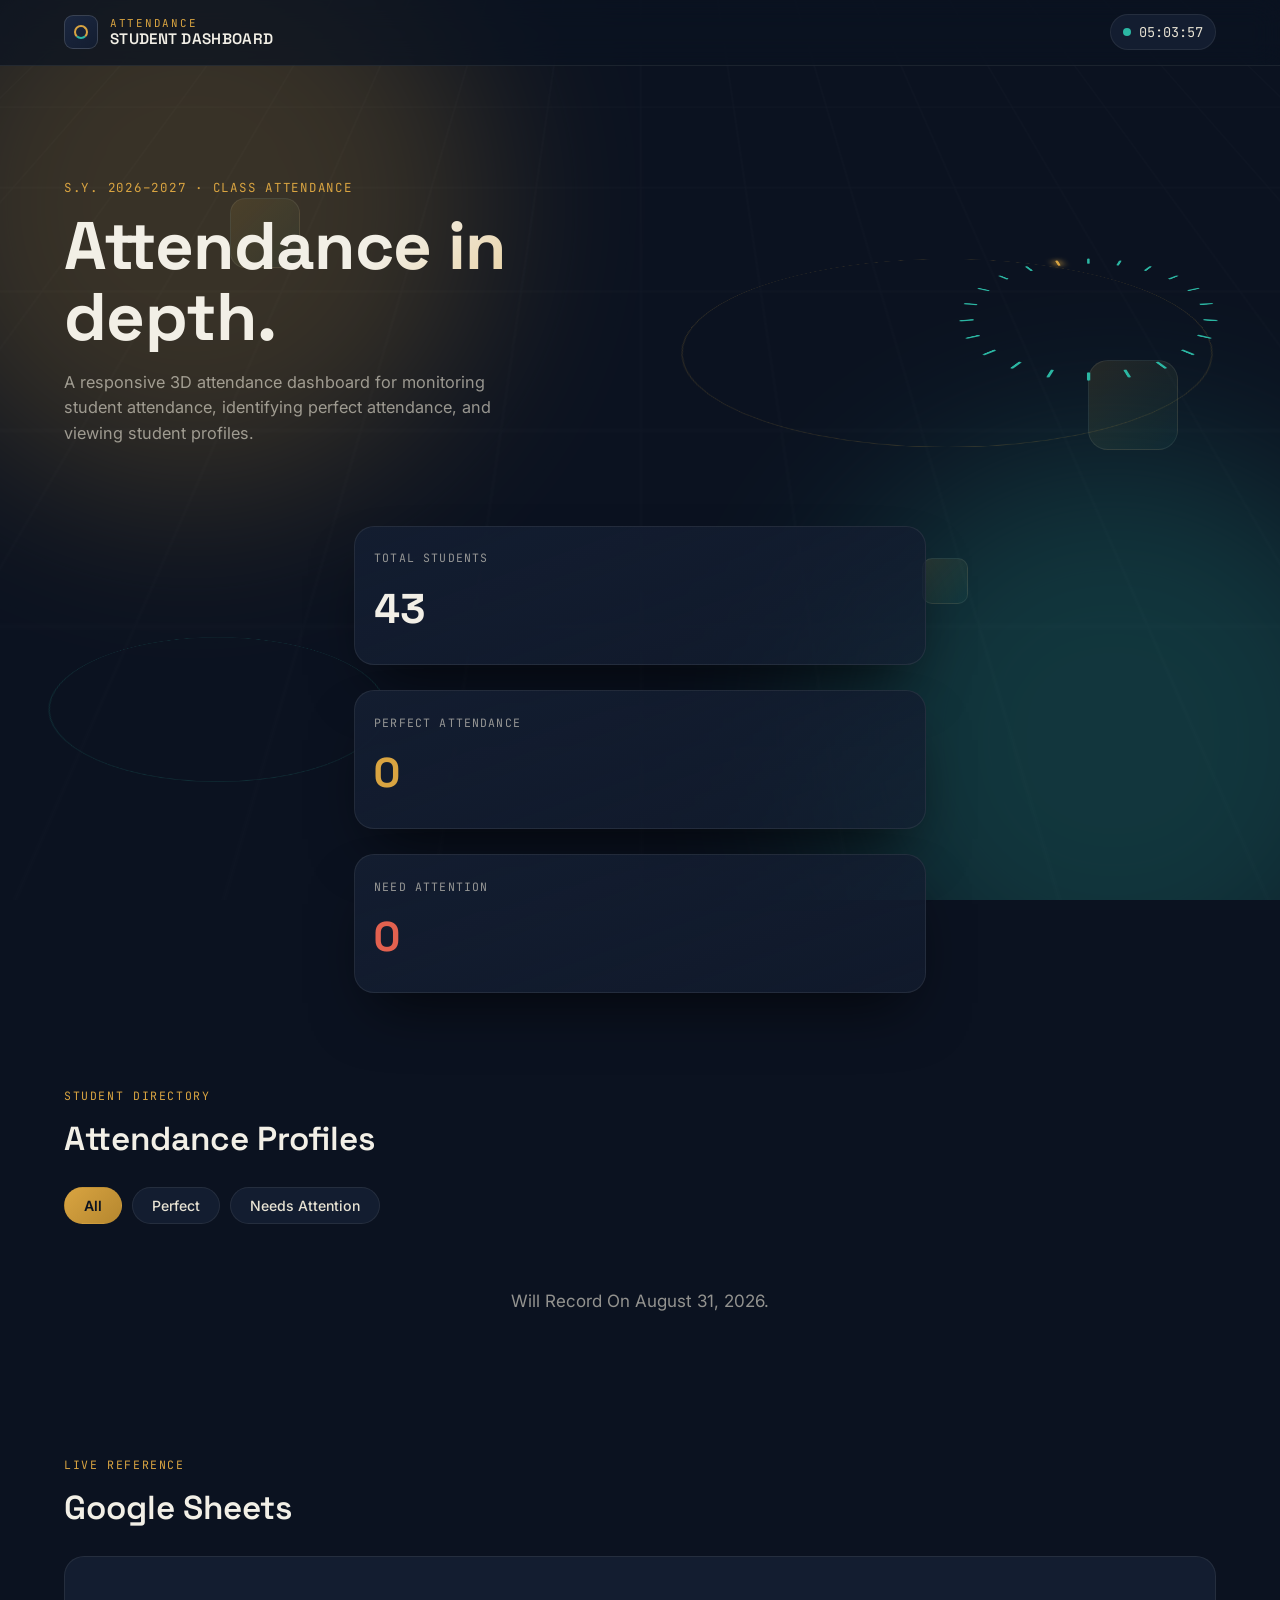
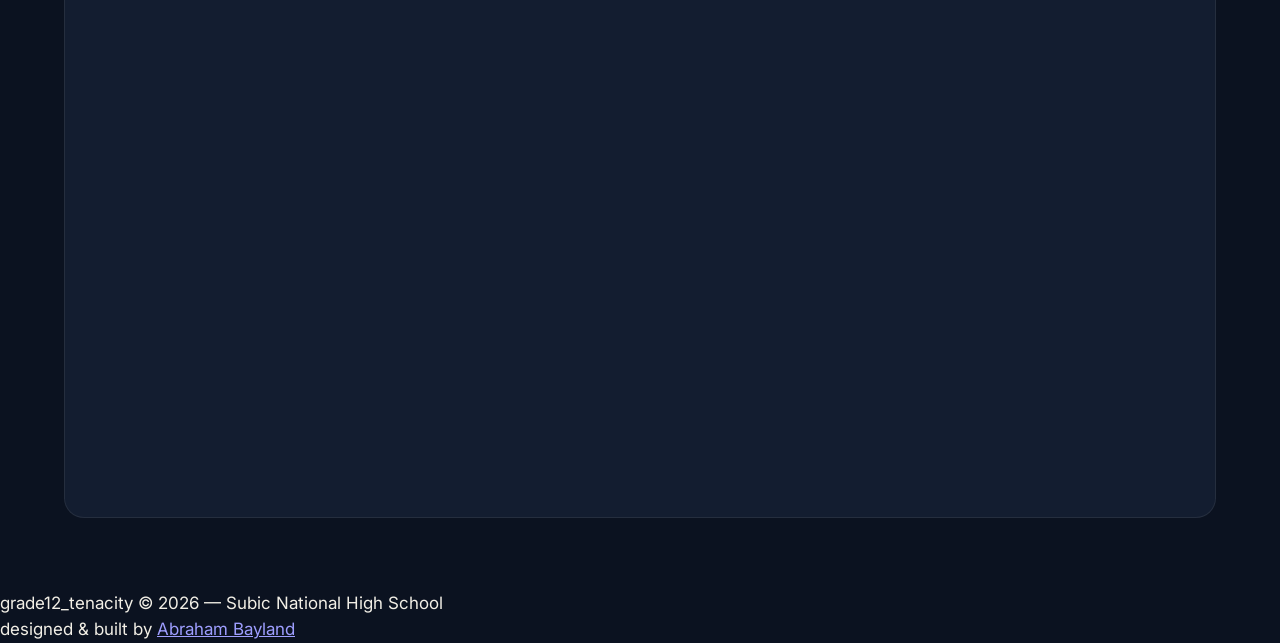
==== commit a060680a: "Update attendance.html" ====
--- a/attendance.html
+++ b/attendance.html
@@ -175,5 +175,6 @@
 
 <script src="js/app.js"></script>
 <script src="js/net.js"></script>
+  <script src="js/all.js"></script>
 </body>
 </html>
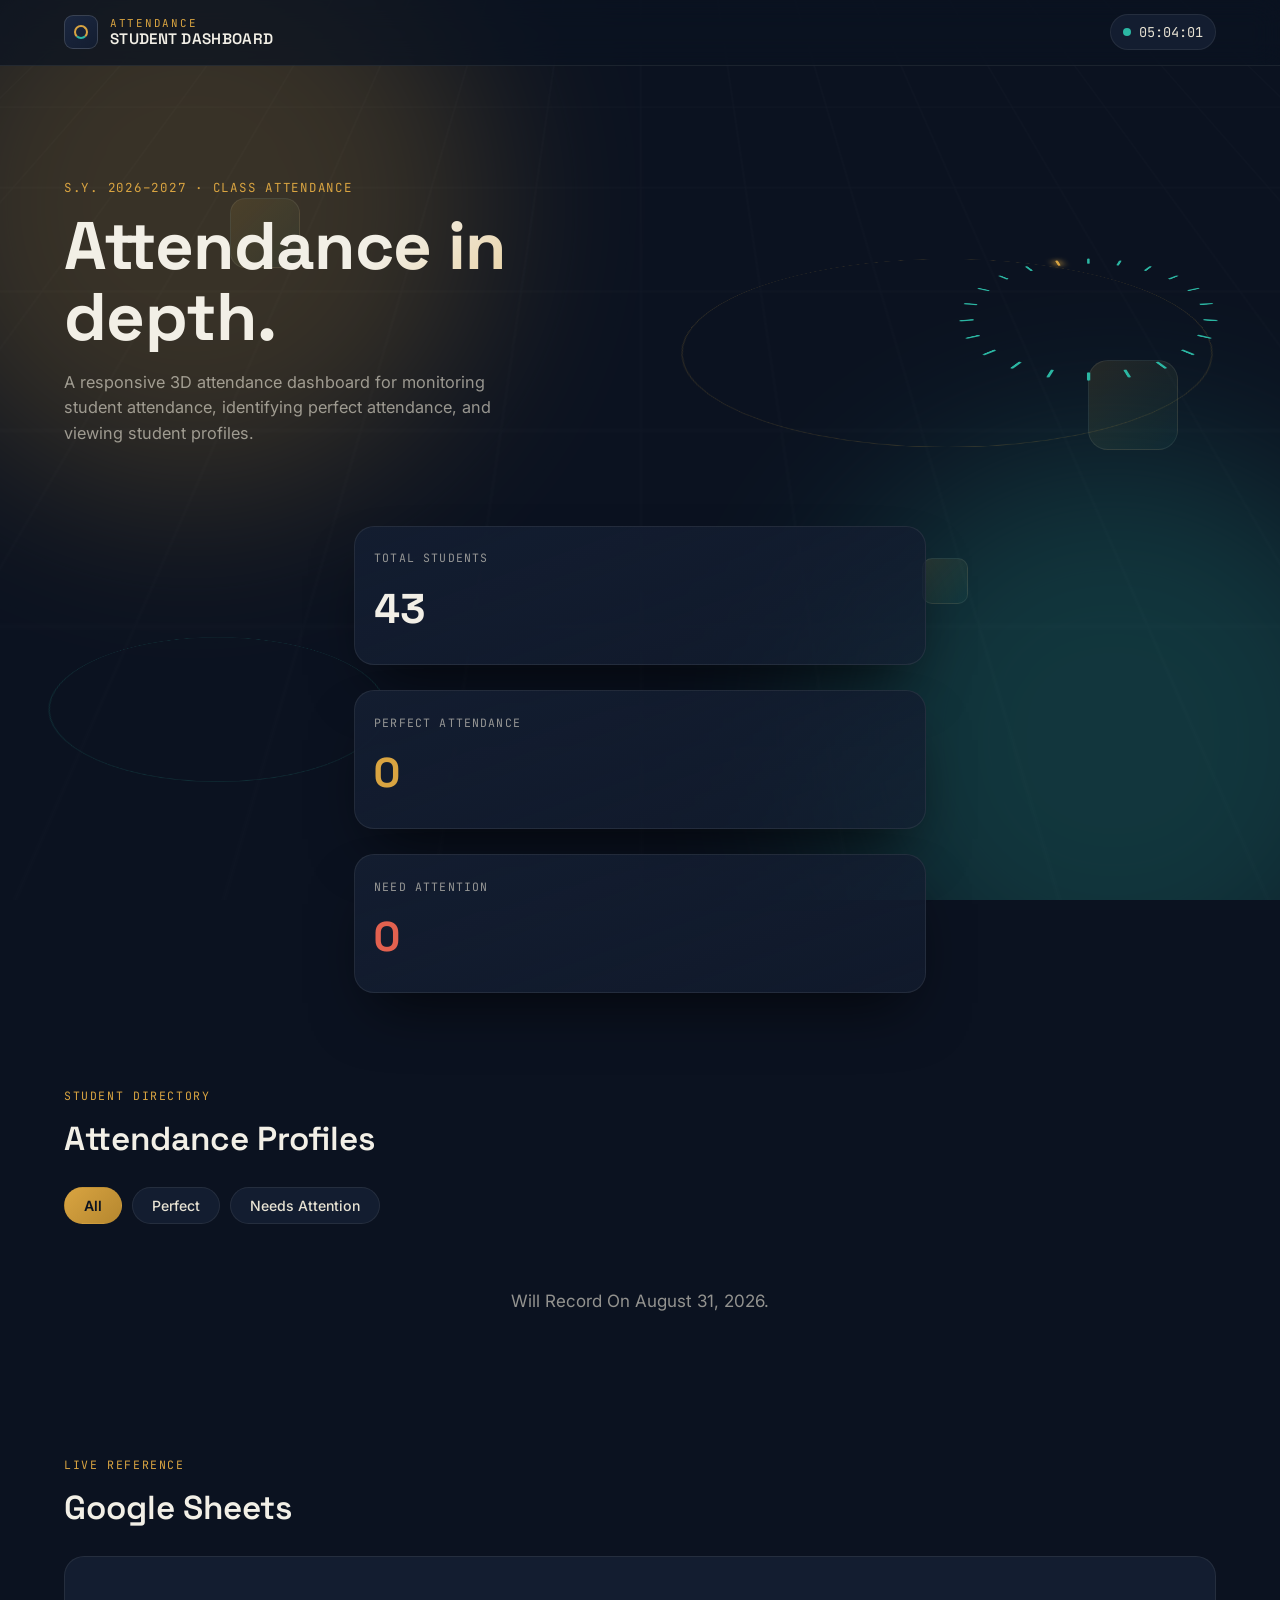
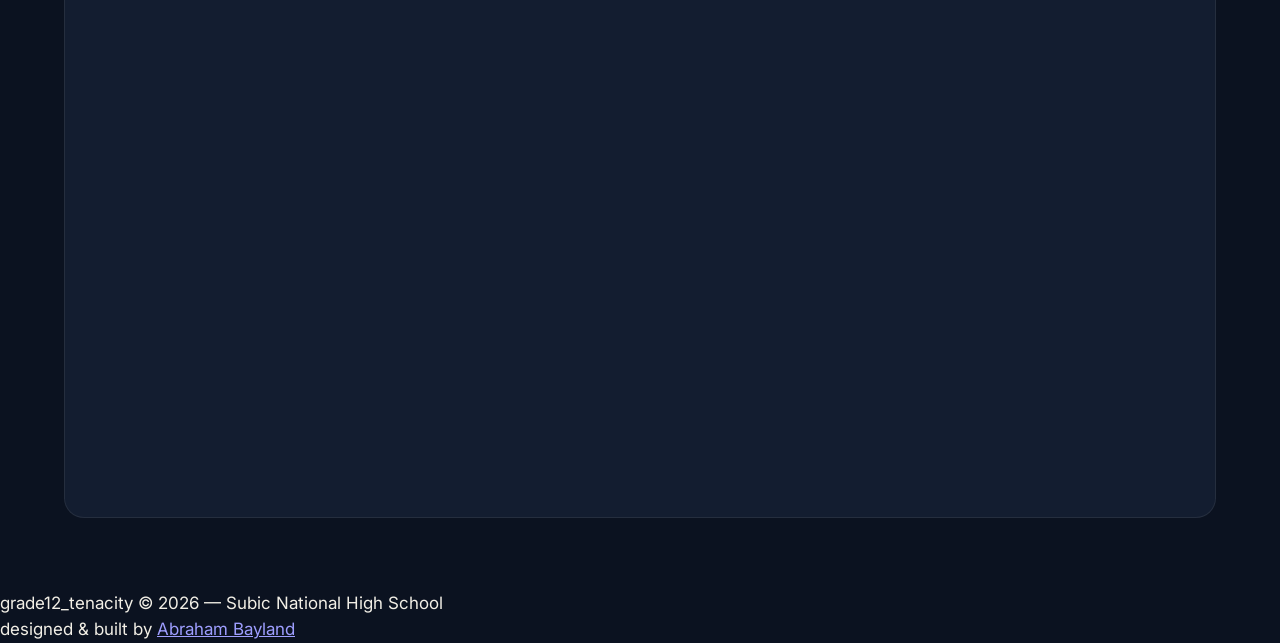
==== commit 5e33de8b: "Update title for attendance dashboard" ====
--- a/attendance.html
+++ b/attendance.html
@@ -3,7 +3,7 @@
 <head>
 <meta charset="UTF-8">
 <meta name="viewport" content="width=device-width, initial-scale=1.0">
-<title>Attendance — 3D Student Dashboard</title>
+<title>Attendance — Grade 12 Tenacity</title>
 <meta name="description" content="A responsive 3D attendance dashboard for monitoring student attendance, identifying perfect attendance, and viewing student profiles.">
 
 <link rel="preconnect" href="https://fonts.googleapis.com">
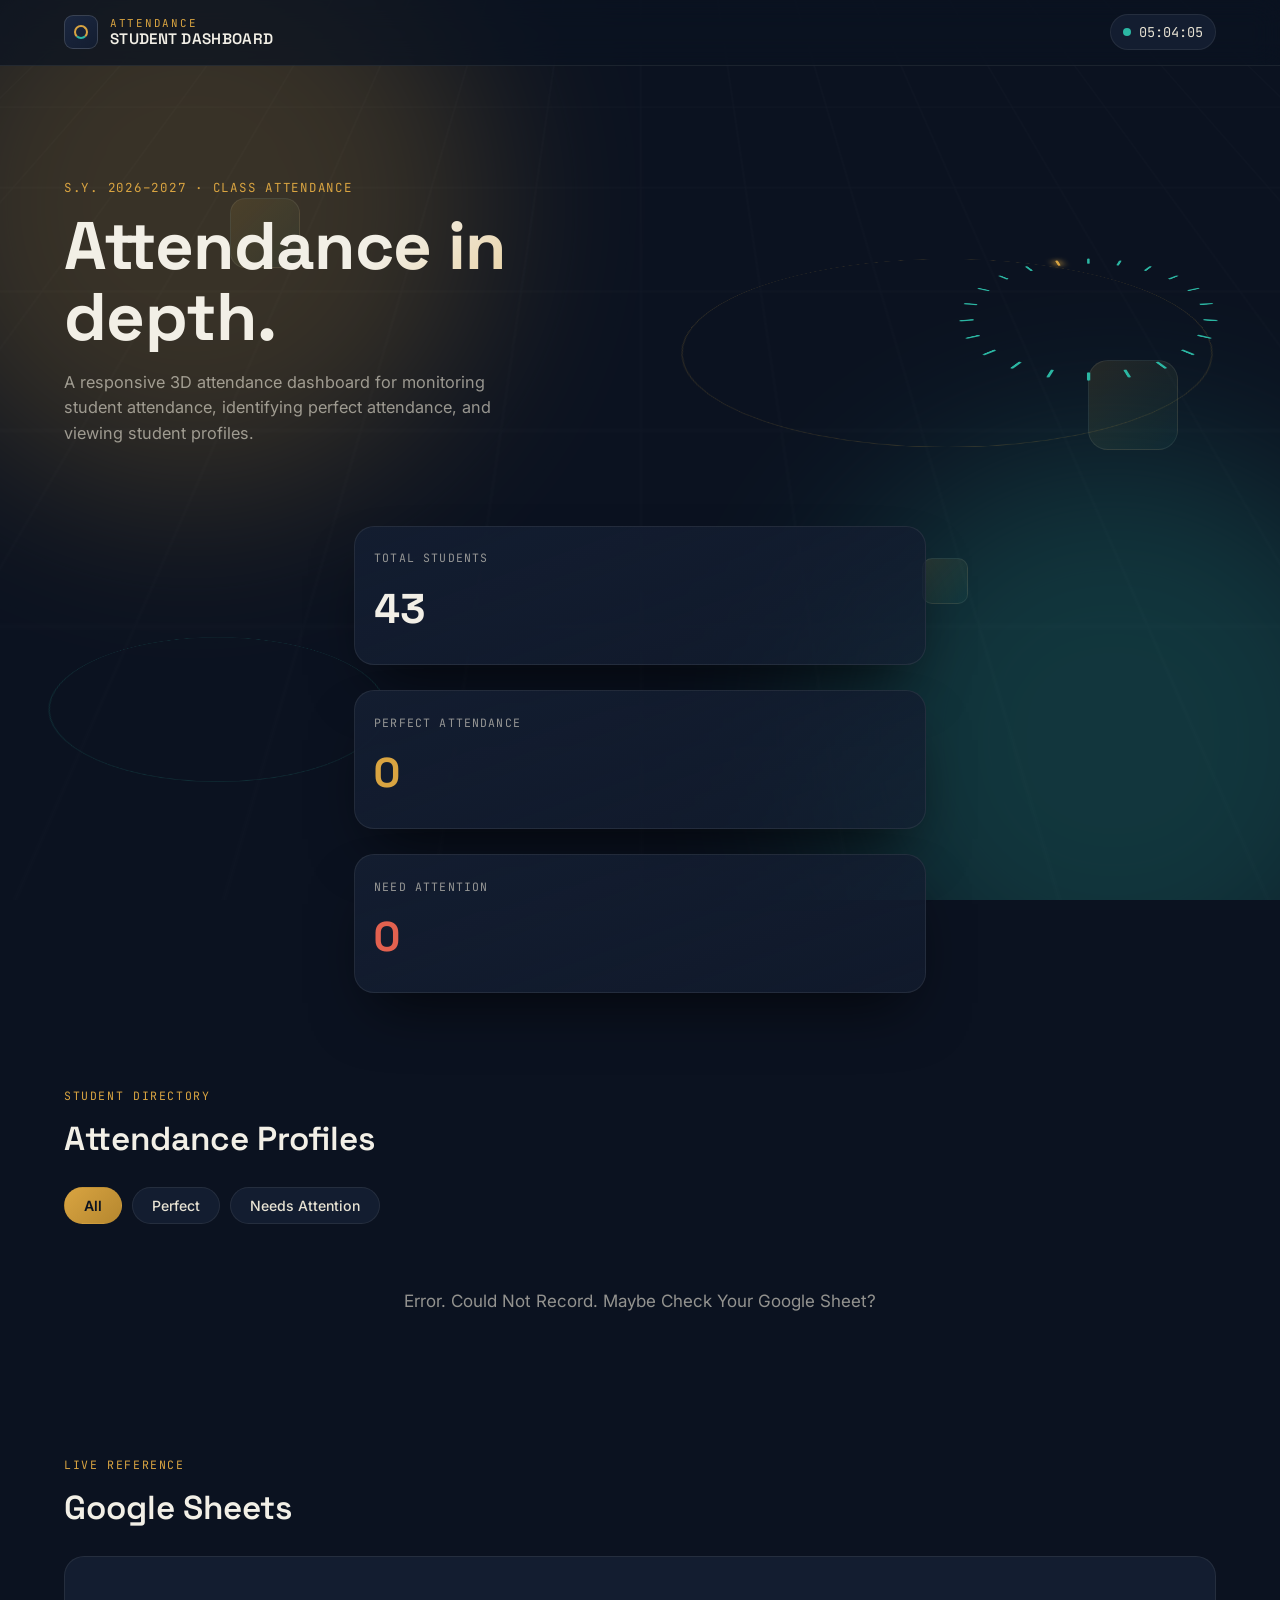
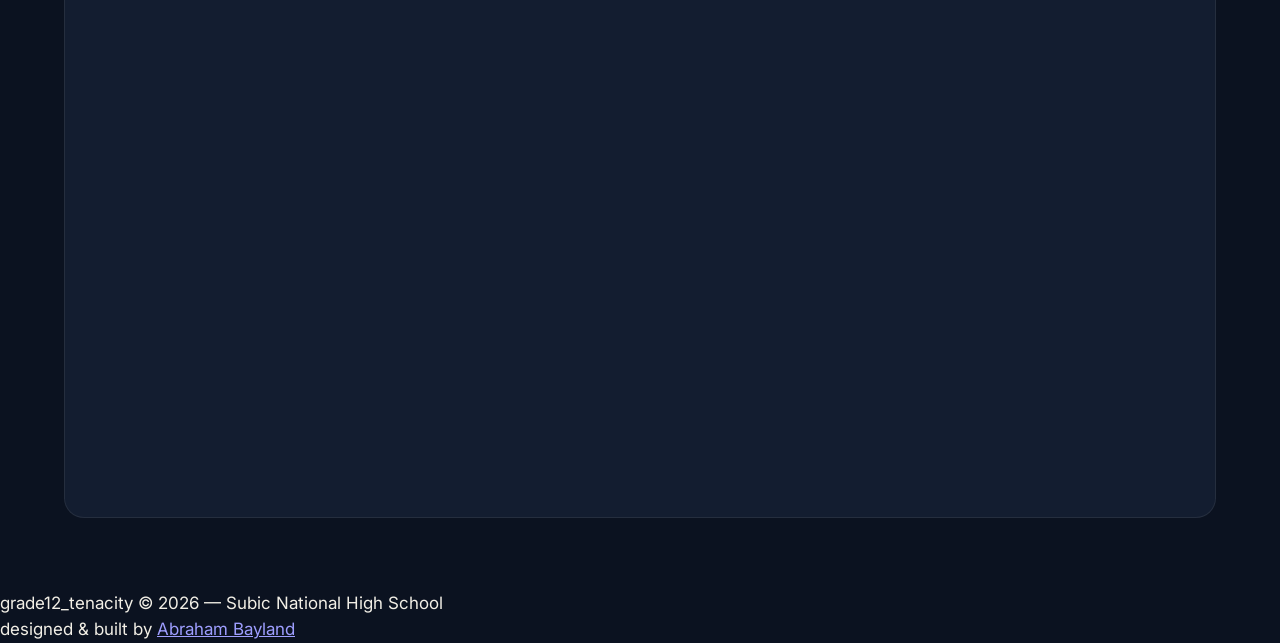
==== commit e7a2124e: "Update attendance.html added a description on why the attendance could not record" ====
--- a/attendance.html
+++ b/attendance.html
@@ -101,7 +101,7 @@
       <button type="button" class="filter-btn" data-filter="attention" aria-pressed="false">Needs Attention</button>
     </div>
 
-    <p class="directory-empty" id="directoryEmpty" hidden>Will Record On August 31, 2026.</p>
+    <p class="directory-empty" id="directoryEmpty" hidden>Error. Could Not Record. Maybe Check Your Google Sheet? </p>
 
     <div class="card-grid" id="cardGrid" aria-live="polite"></div>
   </section>
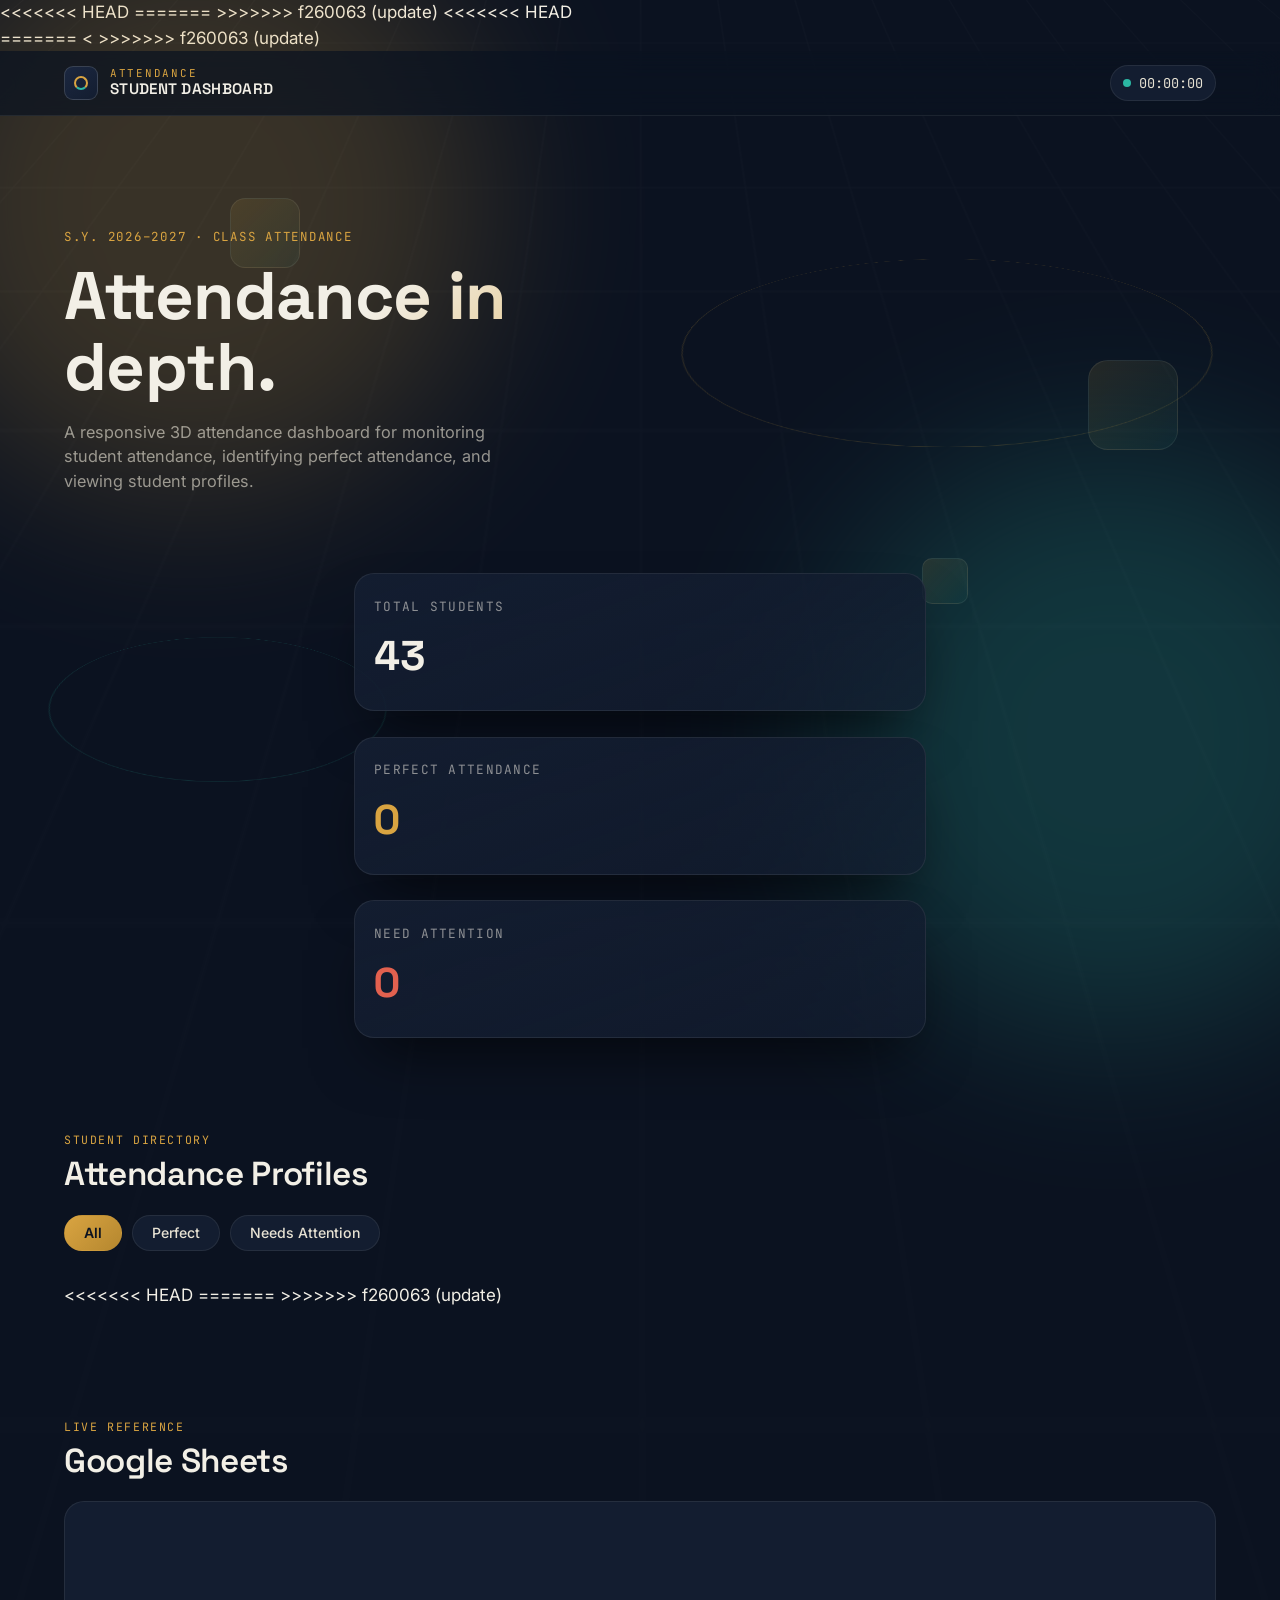
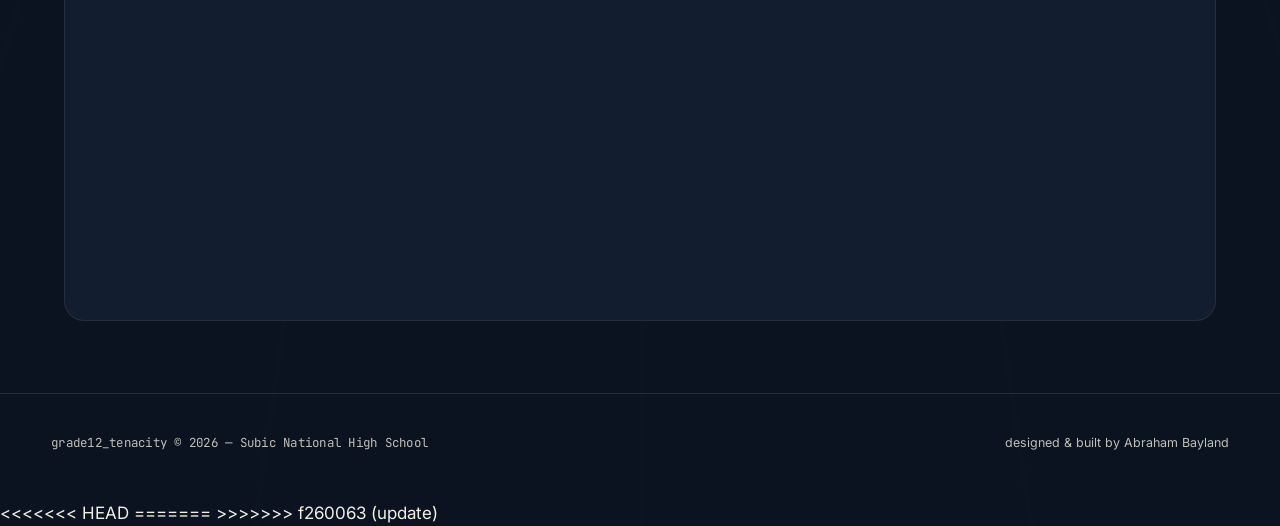
==== commit 1a1e2279: "testing" ====
--- a/attendance.html
+++ b/attendance.html
@@ -3,7 +3,11 @@
 <head>
 <meta charset="UTF-8">
 <meta name="viewport" content="width=device-width, initial-scale=1.0">
+<<<<<<< HEAD
 <title>Attendance — Grade 12 Tenacity</title>
+=======
+<title>Attendance — 3D Student Dashboard</title>
+>>>>>>> f260063 (update)
 <meta name="description" content="A responsive 3D attendance dashboard for monitoring student attendance, identifying perfect attendance, and viewing student profiles.">
 
 <link rel="preconnect" href="https://fonts.googleapis.com">
@@ -12,11 +16,17 @@
 
 <link rel="stylesheet" href="css/styles.css">
 <link rel="stylesheet" href="css/reponsive.css">
+<<<<<<< HEAD
 <!--<link rel="stylesheet" href="css/style.css">-->
 </head>
 <body>
   
 <div class="popup" id="popup"></div>
+=======
+<<link rel="stylesheet" href="css/style.css">
+</head>
+<body>
+>>>>>>> f260063 (update)
 
 <!-- Skip link for keyboard / screen-reader users -->
 <a class="skip-link" href="#directory">Skip to student directory</a>
@@ -101,7 +111,11 @@
       <button type="button" class="filter-btn" data-filter="attention" aria-pressed="false">Needs Attention</button>
     </div>
 
+<<<<<<< HEAD
     <p class="directory-empty" id="directoryEmpty" hidden>Error. Could Not Record. Maybe Check Your Google Sheet? </p>
+=======
+    <p class="directory-empty" id="directoryEmpty" hidden>Will Record On August 31, 2026.</p>
+>>>>>>> f260063 (update)
 
     <div class="card-grid" id="cardGrid" aria-live="polite"></div>
   </section>
@@ -174,7 +188,10 @@
 </footer>-->
 
 <script src="js/app.js"></script>
+<<<<<<< HEAD
 <script src="js/net.js"></script>
   <script src="js/all.js"></script>
+=======
+>>>>>>> f260063 (update)
 </body>
 </html>
--- a/css/styles.css
+++ b/css/styles.css
@@ -88,6 +88,7 @@
   }
 }
 
+<<<<<<< HEAD
 .popup {
   position: fixed;
   bottom: 40px;
@@ -115,6 +116,8 @@
   background: #ef4444;
   box-shadow: 0px 10px 30px #ef44444d;
 }
+=======
+>>>>>>> f260063 (update)
 /* ---------------------------------------------------------------------- */
 /* Ambient 3D background scene                                             */
 /* ---------------------------------------------------------------------- */
@@ -192,7 +195,11 @@
 /* ---------------------------------------------------------------------- */
 .site-header {
   position: sticky;
+<<<<<<< HEAD
   top: 0%;
+=======
+  top: 0;
+>>>>>>> f260063 (update)
   z-index: 50;
   backdrop-filter: blur(14px);
   background: rgba(11, 18, 32, 0.72);
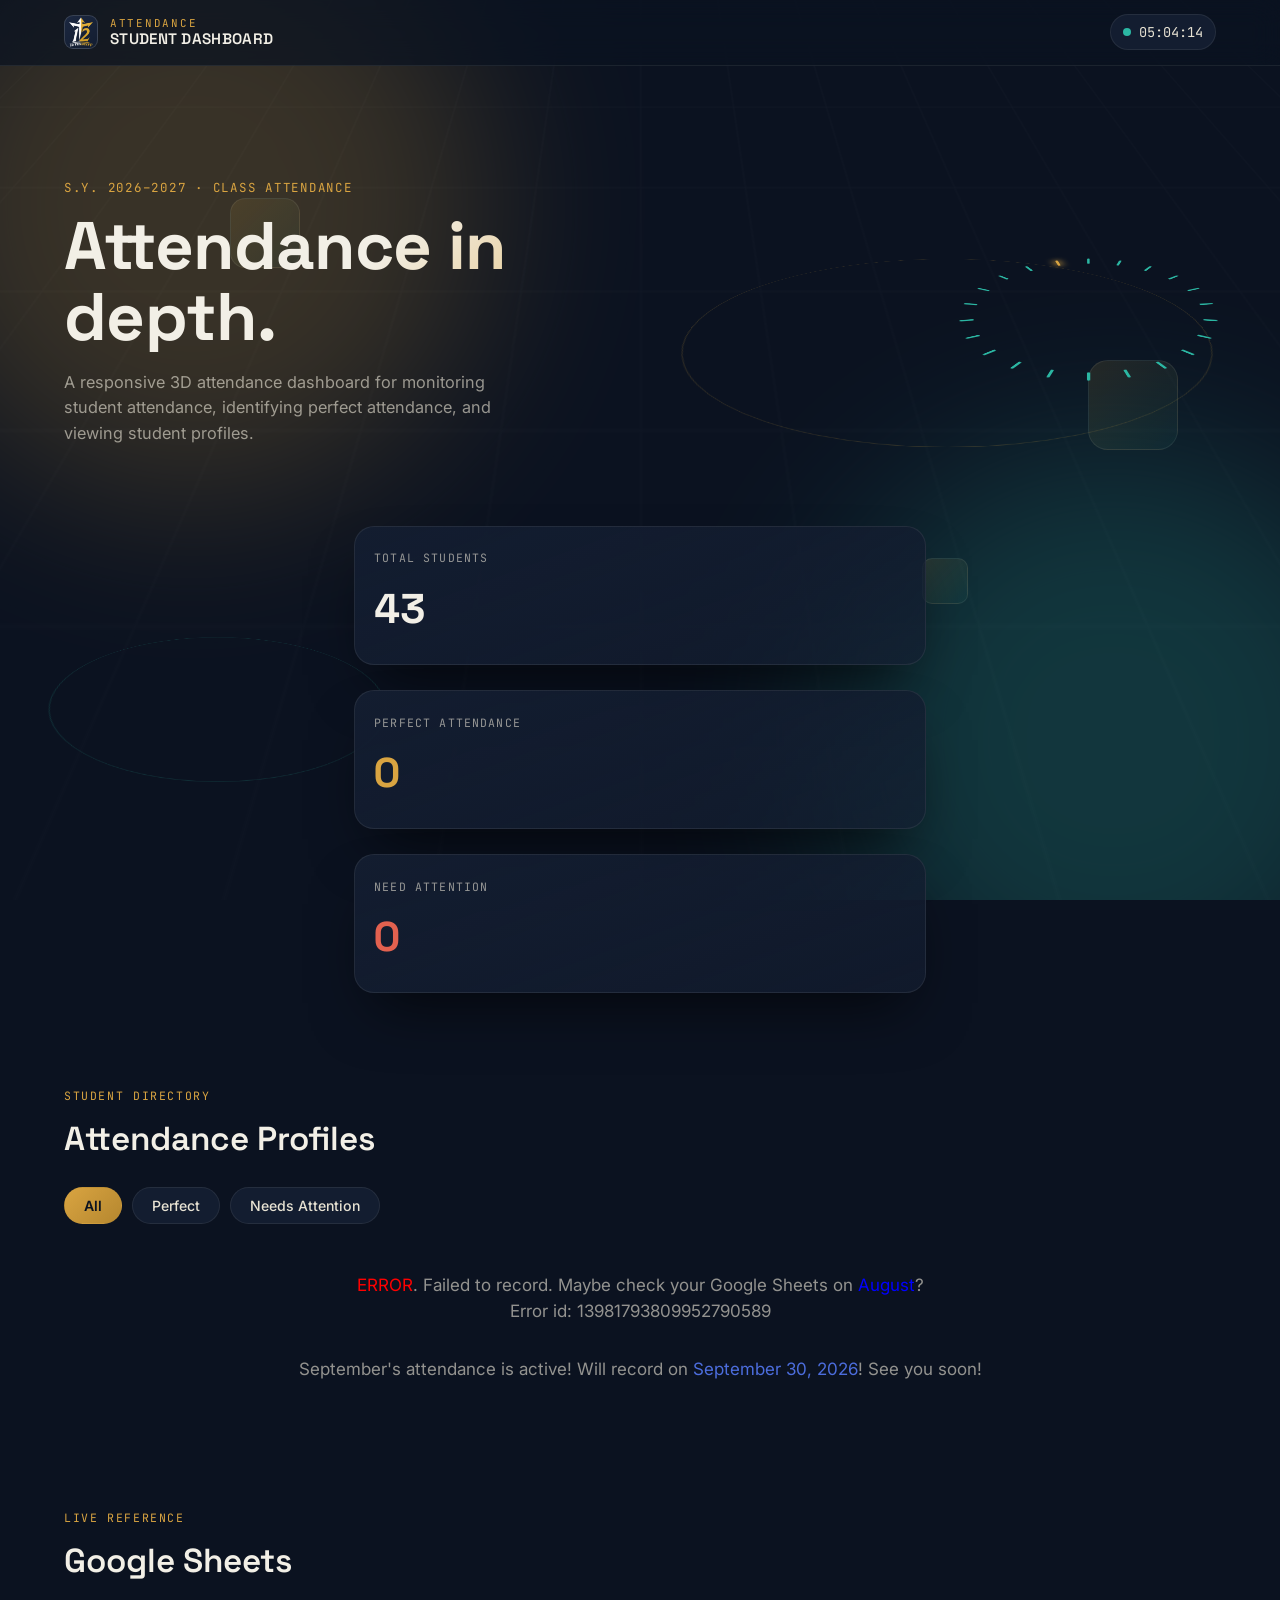
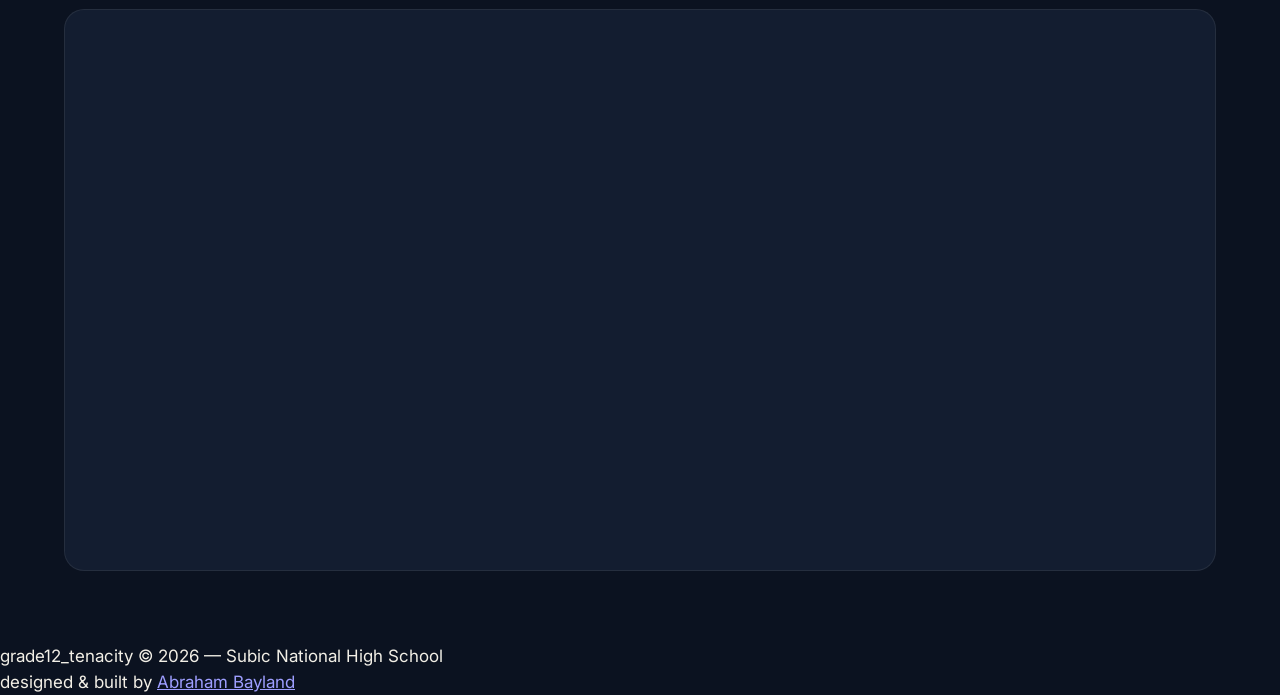
==== commit bd0ecec8: "Add files via upload" ====
--- a/attendance.html
+++ b/attendance.html
@@ -3,11 +3,7 @@
 <head>
 <meta charset="UTF-8">
 <meta name="viewport" content="width=device-width, initial-scale=1.0">
-<<<<<<< HEAD
-<title>Attendance — Grade 12 Tenacity</title>
-=======
 <title>Attendance — 3D Student Dashboard</title>
->>>>>>> f260063 (update)
 <meta name="description" content="A responsive 3D attendance dashboard for monitoring student attendance, identifying perfect attendance, and viewing student profiles.">
 
 <link rel="preconnect" href="https://fonts.googleapis.com">
@@ -16,17 +12,11 @@
 
 <link rel="stylesheet" href="css/styles.css">
 <link rel="stylesheet" href="css/reponsive.css">
-<<<<<<< HEAD
 <!--<link rel="stylesheet" href="css/style.css">-->
 </head>
 <body>
   
 <div class="popup" id="popup"></div>
-=======
-<<link rel="stylesheet" href="css/style.css">
-</head>
-<body>
->>>>>>> f260063 (update)
 
 <!-- Skip link for keyboard / screen-reader users -->
 <a class="skip-link" href="#directory">Skip to student directory</a>
@@ -46,10 +36,12 @@
 <!-- ================= HEADER ================= -->
 <header class="site-header">
   <div class="header-inner">
-    <div class="brand">
-      <span class="brand-mark" aria-hidden="true">
-        <span class="brand-mark-ring"></span>
-      </span>
+      <div class="brand">
+    <img class="brand-mark" src="photos/12T.png" aria-hidden="true"></img>
+<!--<span class="brand-mark-ring"></span>-->
+
+  
+      
       <div class="brand-text">
         <span class="brand-eyebrow">ATTENDANCE</span>
         <span class="brand-title">STUDENT DASHBOARD</span>
@@ -111,11 +103,9 @@
       <button type="button" class="filter-btn" data-filter="attention" aria-pressed="false">Needs Attention</button>
     </div>
 
-<<<<<<< HEAD
-    <p class="directory-empty" id="directoryEmpty" hidden>Error. Could Not Record. Maybe Check Your Google Sheet? </p>
-=======
-    <p class="directory-empty" id="directoryEmpty" hidden>Will Record On August 31, 2026.</p>
->>>>>>> f260063 (update)
+    <p class="directory-empty1" id="directoryEmpty1" hidden><span class="error">ERROR</span>. Failed to record. Maybe check your Google Sheets on <span class="month">August</span>? <br> Error id: 13981793809952790589</p>
+    
+    <p class="directory-empty" id="directoryEmpty" hidden>September's attendance is active! Will record on <span class="date">September 30, 2026</span>! See you soon!</p>
 
     <div class="card-grid" id="cardGrid" aria-live="polite"></div>
   </section>
@@ -188,10 +178,7 @@
 </footer>-->
 
 <script src="js/app.js"></script>
-<<<<<<< HEAD
 <script src="js/net.js"></script>
-  <script src="js/all.js"></script>
-=======
->>>>>>> f260063 (update)
+<script src="js/all.js"></script>
 </body>
 </html>
--- a/css/styles.css
+++ b/css/styles.css
@@ -88,7 +88,6 @@
   }
 }
 
-<<<<<<< HEAD
 .popup {
   position: fixed;
   bottom: 40px;
@@ -116,8 +115,6 @@
   background: #ef4444;
   box-shadow: 0px 10px 30px #ef44444d;
 }
-=======
->>>>>>> f260063 (update)
 /* ---------------------------------------------------------------------- */
 /* Ambient 3D background scene                                             */
 /* ---------------------------------------------------------------------- */
@@ -195,11 +192,7 @@
 /* ---------------------------------------------------------------------- */
 .site-header {
   position: sticky;
-<<<<<<< HEAD
   top: 0%;
-=======
-  top: 0;
->>>>>>> f260063 (update)
   z-index: 50;
   backdrop-filter: blur(14px);
   background: rgba(11, 18, 32, 0.72);
@@ -449,8 +442,22 @@
 }
 .directory-empty {
   color: var(--text-muted);
-  padding: 2rem 0;
+  padding: 1rem 0;
   text-align: center;
+}
+.directory-empty1 {
+  color: var(--text-muted);
+  padding: 1rem 0;
+  text-align: center;
+}
+.error {
+  color: red;
+}
+.month {
+  color: blue;
+}
+.date {
+  color:#4C6DDD;
 }
 
 /* ---------------------------------------------------------------------- */
@@ -828,7 +835,7 @@
 
 /* Laptop */
 @media (max-width: 1200px) {
-  .stats-grid { grid-template-columns: repeat(4, 1fr); }
+  .stats-grid { grid-template-columns: repeat(4, 5fr); }
   .card-grid { grid-template-columns: repeat(3, 1fr); }
 }
 
@@ -846,7 +853,8 @@
 @media (max-width: 560px) {
   .header-inner { flex-wrap: wrap; }
   .brand-title { font-size: 0.82rem; }
-  .stats-grid { grid-template-columns: 30% 30%; gap: 0.7rem; }
+  .stats-grid { 
+    grid-template-columns: 32% 32% 32%; gap: 0.7rem; }
   .stat-card { padding: 1.1rem 1.1rem; }
   .stat-value { font-size: 1.7rem; }
   .card-grid { grid-template-columns: 1fr; }
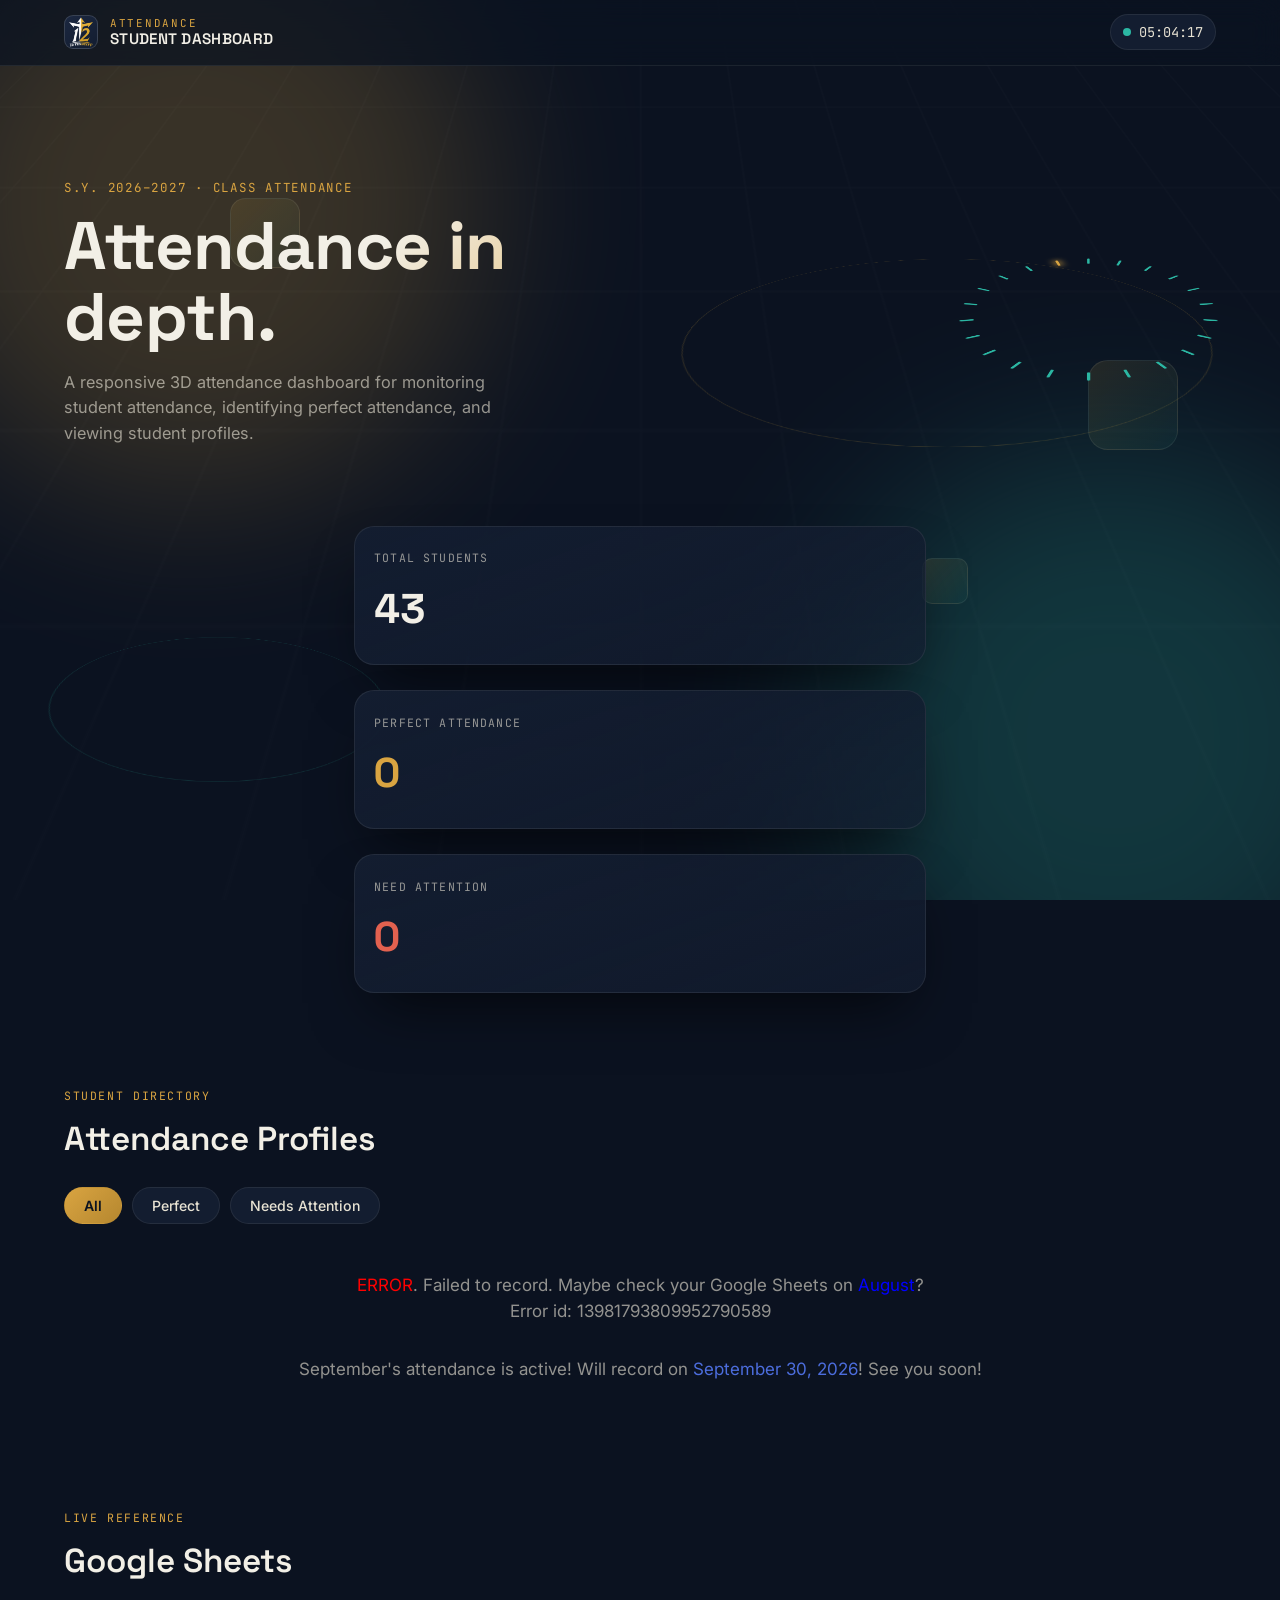
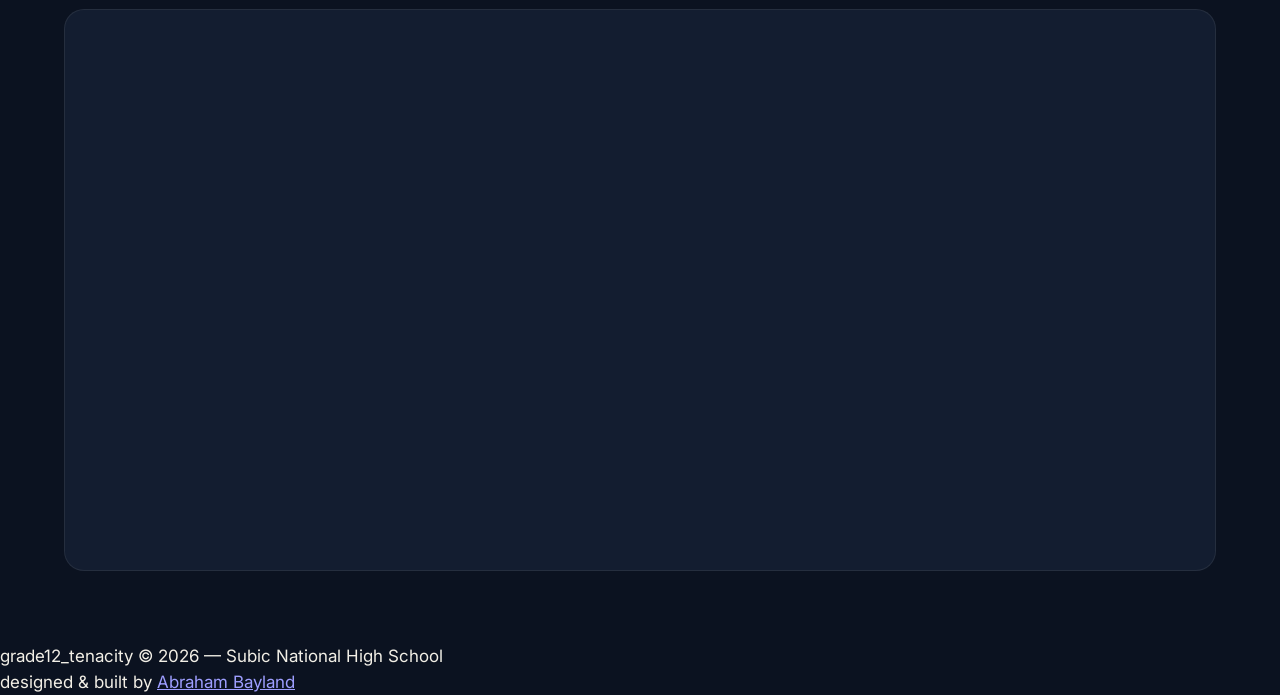
==== commit 6067478c: "Add files via upload" ====
--- a/attendance.html
+++ b/attendance.html
@@ -12,6 +12,7 @@
 
 <link rel="stylesheet" href="css/styles.css">
 <link rel="stylesheet" href="css/reponsive.css">
+<link rel="icon" type="image/png" href="photos/12T.png">
 <!--<link rel="stylesheet" href="css/style.css">-->
 </head>
 <body>
